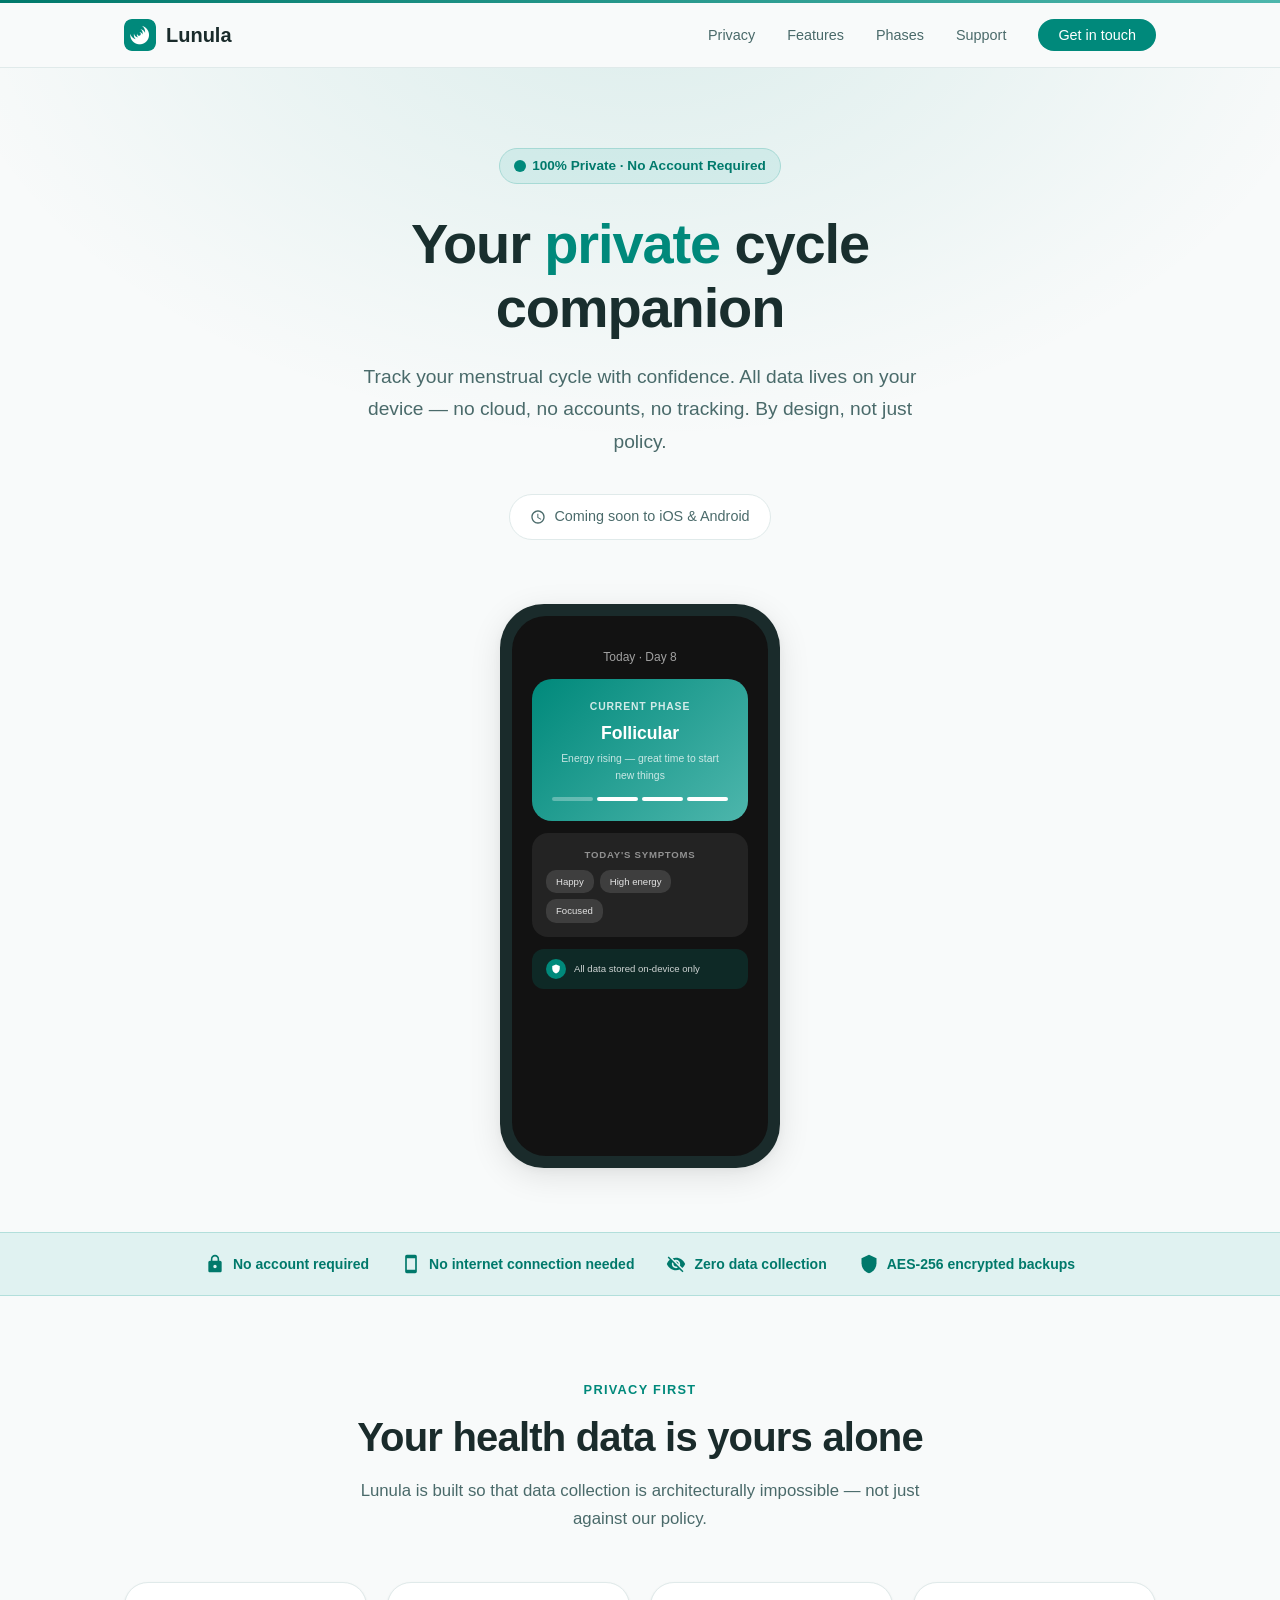
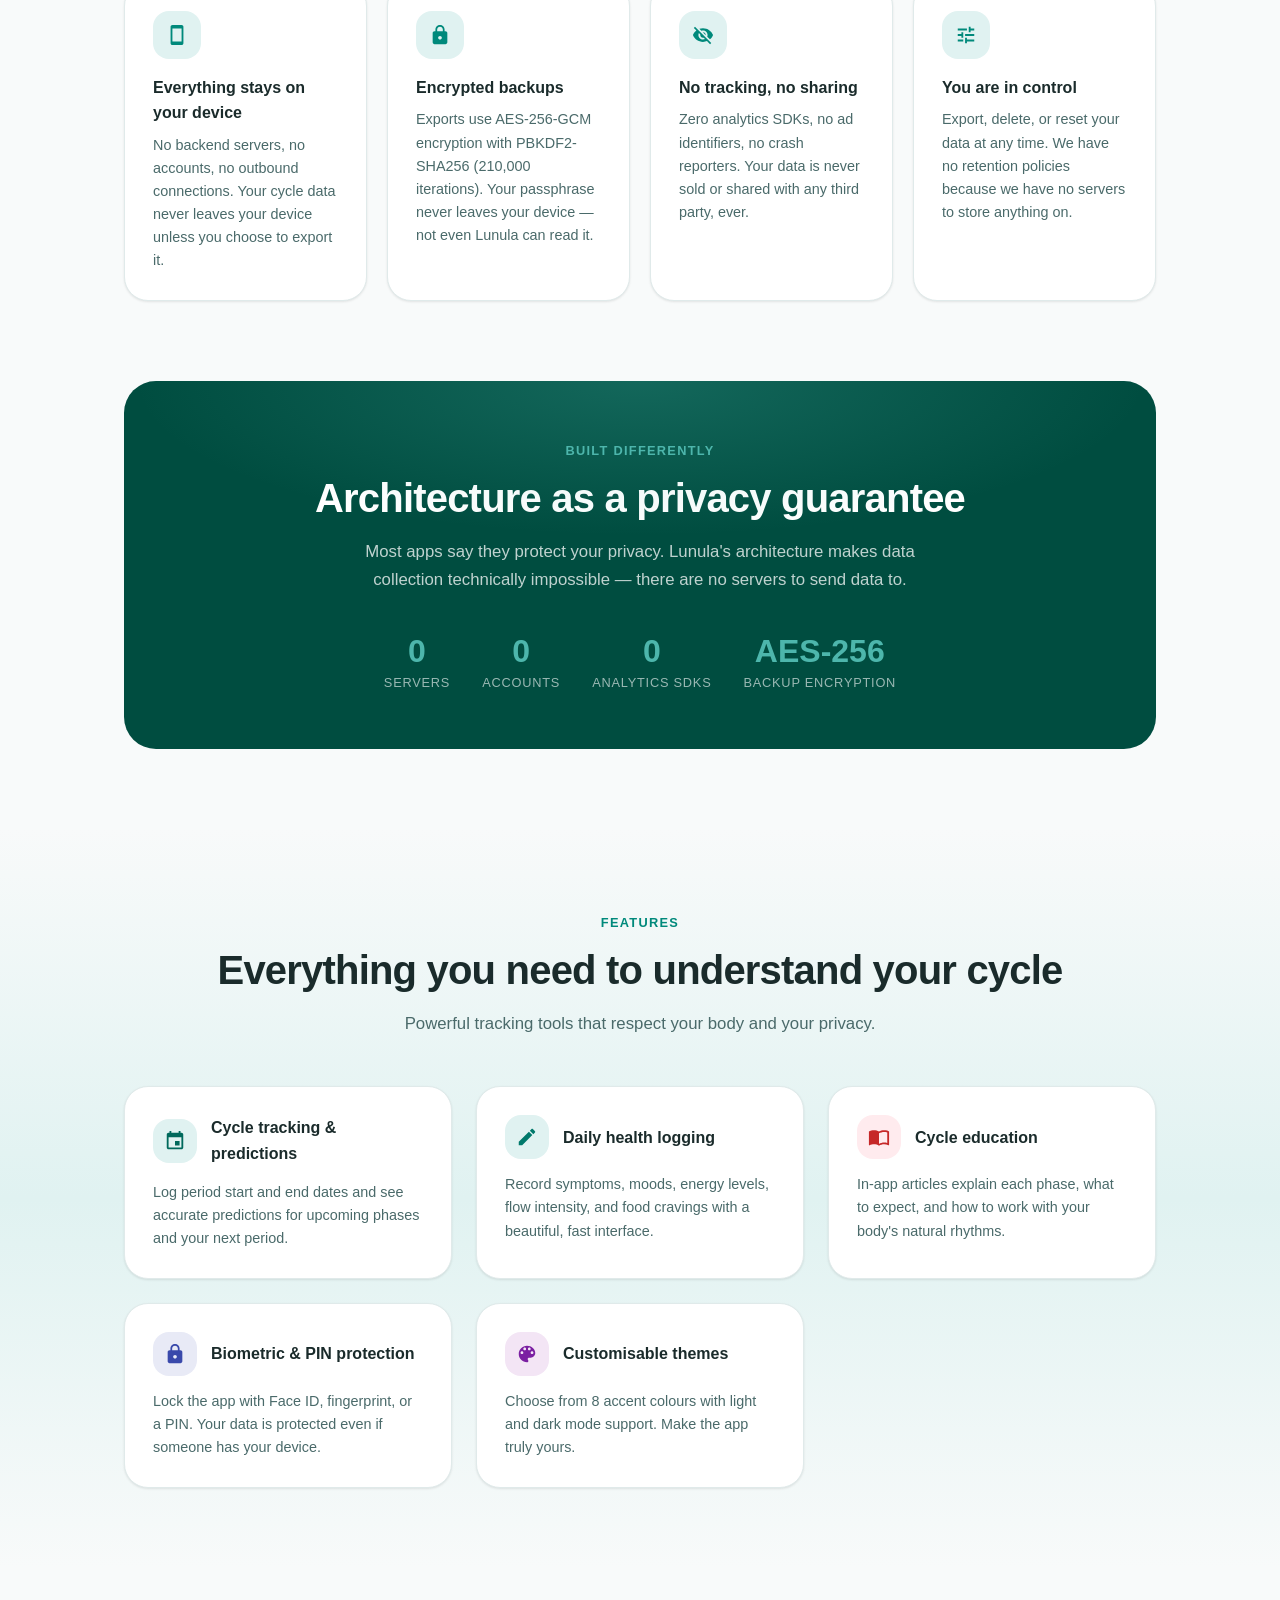
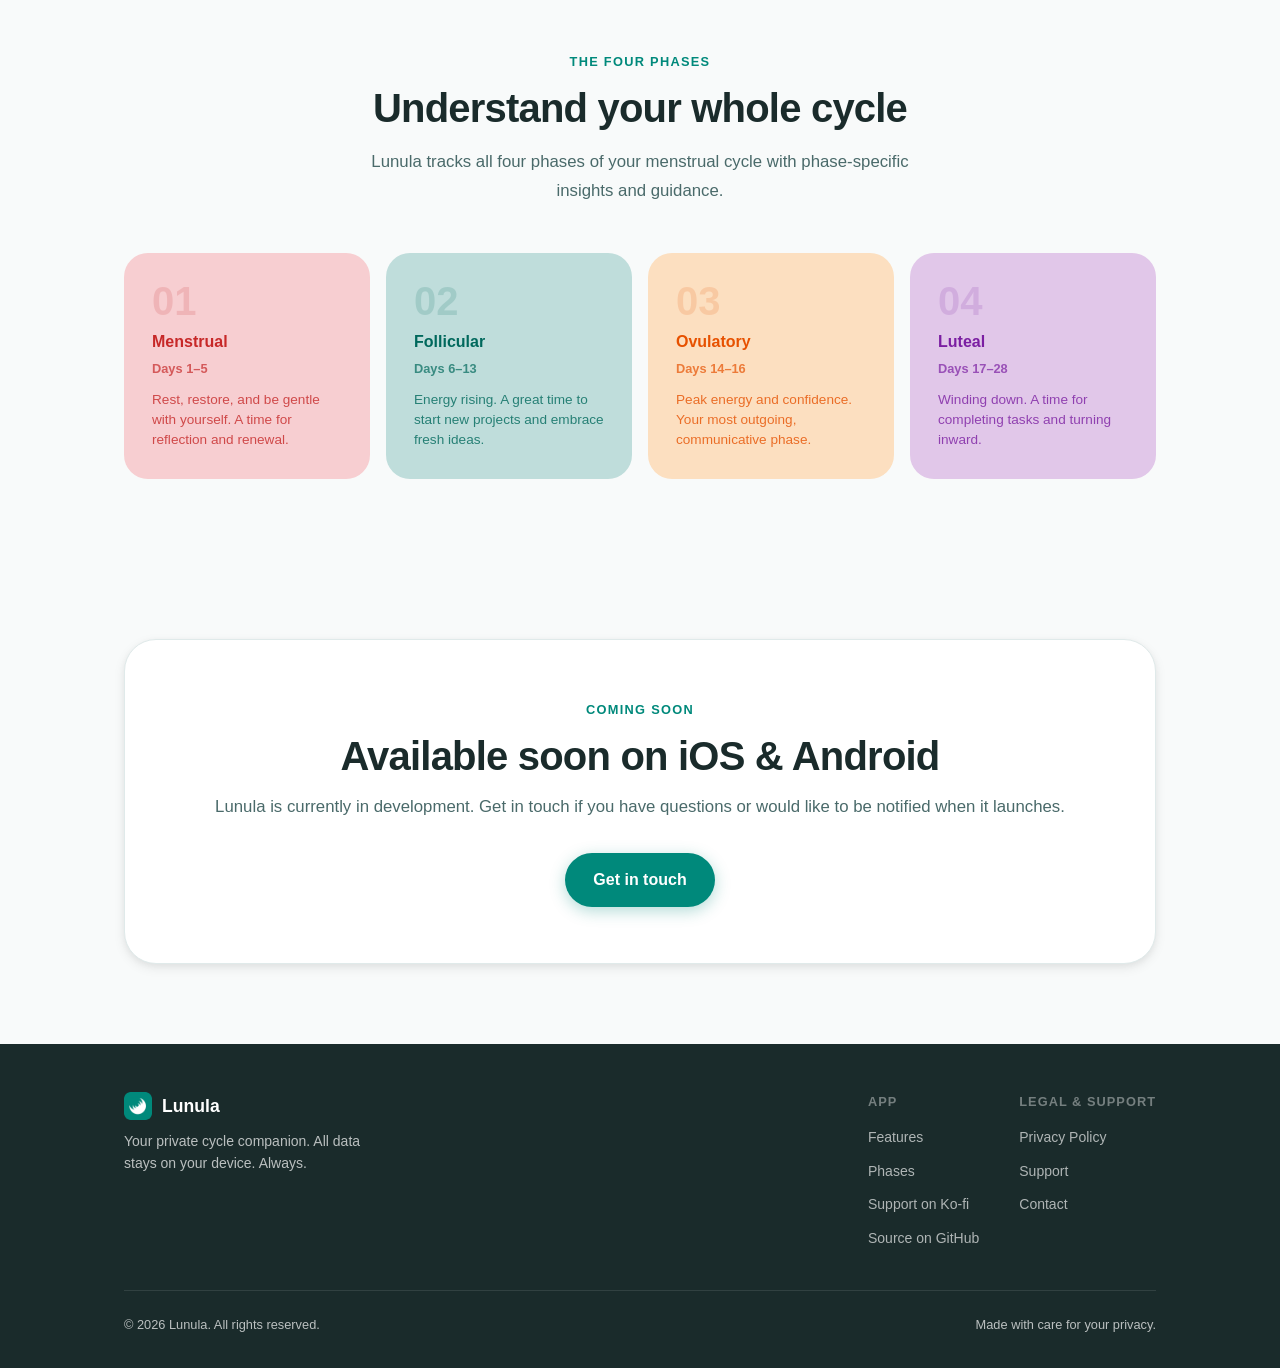
==== index.html @ f1253735 "Initial commit — Lunula website Landing page, privacy policy, support/contact form with hCaptcha. Se" ====
<!DOCTYPE html>
<html lang="en">
<head>
  <meta charset="UTF-8">
  <meta name="viewport" content="width=device-width, initial-scale=1.0">
  <title>Lunula — Your Private Cycle Companion</title>
  <meta name="description" content="Track your menstrual cycle with complete privacy. No accounts, no servers, no data collection. Everything stays on your device.">
  <link rel="icon" href="favicon.png">
  <link rel="stylesheet" href="css/style.css">
</head>
<body>

<div class="top-bar" aria-hidden="true"></div>

<!-- ─── Navigation ─────────────────────────────────────────────────────── -->
<nav>
  <div class="nav-inner">
    <a href="index.html" class="nav-brand">
      <img src="assets/icon.png" alt="Lunula icon">
      Lunula
    </a>
    <ul class="nav-links">
      <li><a href="#privacy">Privacy</a></li>
      <li><a href="#features">Features</a></li>
<li><a href="#phases">Phases</a></li>
      <li><a href="support.html">Support</a></li>
      <li><a href="support.html" class="nav-cta">Get in touch</a></li>
    </ul>
  </div>
</nav>

<!-- ─── Hero ───────────────────────────────────────────────────────────── -->
<section class="hero">
  <div class="container">
    <div class="hero-badge">
      <svg width="12" height="12" viewBox="0 0 12 12" fill="none">
        <circle cx="6" cy="6" r="6" fill="#00897B"/>
      </svg>
      100% Private · No Account Required
    </div>

    <h1>Your <span class="highlight">private</span> cycle<br>companion</h1>

    <p class="lead">
      Track your menstrual cycle with confidence. All data lives on your device —
      no cloud, no accounts, no tracking. By design, not just policy.
    </p>

    <div class="hero-actions">
      <div class="coming-soon-pill">
        <svg xmlns="http://www.w3.org/2000/svg" width="16" height="16" viewBox="0 0 24 24" fill="currentColor" aria-hidden="true"><path d="M11.99 2C6.47 2 2 6.48 2 12s4.47 10 9.99 10C17.52 22 22 17.52 22 12S17.52 2 11.99 2zM12 20c-4.42 0-8-3.58-8-8s3.58-8 8-8 8 3.58 8 8-3.58 8-8 8zm.5-13H11v6l5.25 3.15.75-1.23-4.5-2.67V7z"/></svg>
        Coming soon to iOS &amp; Android
      </div>
    </div>

    <!-- Phone mockup -->
    <div class="phone-mockup">
      <div class="phone-frame">
        <div class="phone-screen">
          <div class="phone-screen-inner">
            <div class="phone-header">Today · Day 8</div>

            <div class="phone-phase-card">
              <div class="phone-phase-label">Current phase</div>
              <div class="phone-phase-name">Follicular</div>
              <div class="phone-phase-sub">Energy rising — great time to start new things</div>
              <div class="phone-phase-days">
                <div class="phone-phase-dot"></div>
                <div class="phone-phase-dot active"></div>
                <div class="phone-phase-dot active"></div>
                <div class="phone-phase-dot active"></div>
              </div>
            </div>

            <div class="phone-log-card">
              <div class="phone-log-title">Today's symptoms</div>
              <div class="phone-log-tags">
                <span class="phone-tag">Happy</span>
                <span class="phone-tag">High energy</span>
                <span class="phone-tag">Focused</span>
              </div>
            </div>

            <div class="phone-privacy-row">
              <div class="phone-privacy-icon">
                <svg width="10" height="10" viewBox="0 0 24 24" fill="white">
                  <path d="M12 1L3 5v6c0 5.55 3.84 10.74 9 12 5.16-1.26 9-6.45 9-12V5l-9-4z"/>
                </svg>
              </div>
              <div class="phone-privacy-text">All data stored on-device only</div>
            </div>
          </div>
        </div>
      </div>
    </div>
  </div>
</section>

<!-- ─── Trust strip ─────────────────────────────────────────────────────── -->
<div class="trust-strip">
  <div class="trust-inner">
    <div class="trust-item">
      <span class="trust-icon"><svg xmlns="http://www.w3.org/2000/svg" width="20" height="20" viewBox="0 0 24 24" fill="currentColor" aria-hidden="true"><path d="M18 8h-1V6c0-2.76-2.24-5-5-5S7 3.24 7 6v2H6c-1.1 0-2 .9-2 2v10c0 1.1.9 2 2 2h12c1.1 0 2-.9 2-2V10c0-1.1-.9-2-2-2zm-6 9c-1.1 0-2-.9-2-2s.9-2 2-2 2 .9 2 2-.9 2-2 2zm3.1-9H8.9V6c0-1.71 1.39-3.1 3.1-3.1 1.71 0 3.1 1.39 3.1 3.1v2z"/></svg></span>
      No account required
    </div>
    <div class="trust-item">
      <span class="trust-icon"><svg xmlns="http://www.w3.org/2000/svg" width="20" height="20" viewBox="0 0 24 24" fill="currentColor" aria-hidden="true"><path d="M17 1.01L7 1c-1.1 0-2 .9-2 2v18c0 1.1.9 2 2 2h10c1.1 0 2-.9 2-2V3c0-1.1-.9-1.99-2-1.99zM17 19H7V5h10v14z"/></svg></span>
      No internet connection needed
    </div>
    <div class="trust-item">
      <span class="trust-icon"><svg xmlns="http://www.w3.org/2000/svg" width="20" height="20" viewBox="0 0 24 24" fill="currentColor" aria-hidden="true"><path d="M12 7c2.76 0 5 2.24 5 5 0 .65-.13 1.26-.36 1.83l2.92 2.92c1.51-1.26 2.7-2.89 3.43-4.75-1.73-4.39-6-7.5-11-7.5-1.4 0-2.74.25-3.98.7l2.16 2.16C10.74 7.13 11.35 7 12 7zM2 4.27l2.28 2.28.46.46C3.08 8.3 1.78 10.02 1 12c1.73 4.39 6 7.5 11 7.5 1.55 0 3.03-.3 4.38-.84l.42.42L19.73 22 21 20.73 3.27 3 2 4.27zM7.53 9.8l1.55 1.55c-.05.21-.08.43-.08.65 0 1.66 1.34 3 3 3 .22 0 .44-.03.65-.08l1.55 1.55c-.67.33-1.41.53-2.2.53-2.76 0-5-2.24-5-5 0-.79.2-1.53.53-2.2zm4.31-.78l3.15 3.15.02-.16c0-1.66-1.34-3-3-3l-.17.01z"/></svg></span>
      Zero data collection
    </div>
    <div class="trust-item">
      <span class="trust-icon"><svg xmlns="http://www.w3.org/2000/svg" width="20" height="20" viewBox="0 0 24 24" fill="currentColor" aria-hidden="true"><path d="M12 1L3 5v6c0 5.55 3.84 10.74 9 12 5.16-1.26 9-6.45 9-12V5l-9-4z"/></svg></span>
      AES-256 encrypted backups
    </div>
  </div>
</div>

<!-- ─── Privacy section ─────────────────────────────────────────────────── -->
<section class="section" id="privacy">
  <div class="container">
    <div class="text-center">
      <span class="section-label">Privacy first</span>
      <h2 class="section-heading">Your health data is yours alone</h2>
      <p class="section-sub">
        Lunula is built so that data collection is architecturally impossible —
        not just against our policy.
      </p>
    </div>

    <div class="privacy-grid">
      <div class="privacy-card">
        <div class="privacy-card-icon"><svg xmlns="http://www.w3.org/2000/svg" width="22" height="22" viewBox="0 0 24 24" fill="currentColor" aria-hidden="true"><path d="M17 1.01L7 1c-1.1 0-2 .9-2 2v18c0 1.1.9 2 2 2h10c1.1 0 2-.9 2-2V3c0-1.1-.9-1.99-2-1.99zM17 19H7V5h10v14z"/></svg></div>
        <h3>Everything stays on your device</h3>
        <p>No backend servers, no accounts, no outbound connections. Your cycle data never leaves your device unless you choose to export it.</p>
      </div>
      <div class="privacy-card">
        <div class="privacy-card-icon"><svg xmlns="http://www.w3.org/2000/svg" width="22" height="22" viewBox="0 0 24 24" fill="currentColor" aria-hidden="true"><path d="M18 8h-1V6c0-2.76-2.24-5-5-5S7 3.24 7 6v2H6c-1.1 0-2 .9-2 2v10c0 1.1.9 2 2 2h12c1.1 0 2-.9 2-2V10c0-1.1-.9-2-2-2zm-6 9c-1.1 0-2-.9-2-2s.9-2 2-2 2 .9 2 2-.9 2-2 2zm3.1-9H8.9V6c0-1.71 1.39-3.1 3.1-3.1 1.71 0 3.1 1.39 3.1 3.1v2z"/></svg></div>
        <h3>Encrypted backups</h3>
        <p>Exports use AES-256-GCM encryption with PBKDF2-SHA256 (210,000 iterations). Your passphrase never leaves your device — not even Lunula can read it.</p>
      </div>
      <div class="privacy-card">
        <div class="privacy-card-icon"><svg xmlns="http://www.w3.org/2000/svg" width="22" height="22" viewBox="0 0 24 24" fill="currentColor" aria-hidden="true"><path d="M12 7c2.76 0 5 2.24 5 5 0 .65-.13 1.26-.36 1.83l2.92 2.92c1.51-1.26 2.7-2.89 3.43-4.75-1.73-4.39-6-7.5-11-7.5-1.4 0-2.74.25-3.98.7l2.16 2.16C10.74 7.13 11.35 7 12 7zM2 4.27l2.28 2.28.46.46C3.08 8.3 1.78 10.02 1 12c1.73 4.39 6 7.5 11 7.5 1.55 0 3.03-.3 4.38-.84l.42.42L19.73 22 21 20.73 3.27 3 2 4.27zM7.53 9.8l1.55 1.55c-.05.21-.08.43-.08.65 0 1.66 1.34 3 3 3 .22 0 .44-.03.65-.08l1.55 1.55c-.67.33-1.41.53-2.2.53-2.76 0-5-2.24-5-5 0-.79.2-1.53.53-2.2zm4.31-.78l3.15 3.15.02-.16c0-1.66-1.34-3-3-3l-.17.01z"/></svg></div>
        <h3>No tracking, no sharing</h3>
        <p>Zero analytics SDKs, no ad identifiers, no crash reporters. Your data is never sold or shared with any third party, ever.</p>
      </div>
      <div class="privacy-card">
        <div class="privacy-card-icon"><svg xmlns="http://www.w3.org/2000/svg" width="22" height="22" viewBox="0 0 24 24" fill="currentColor" aria-hidden="true"><path d="M3 17v2h6v-2H3zM3 5v2h10V5H3zm10 16v-2h8v-2h-8v-2h-2v6h2zM7 9v2H3v2h4v2h2V9H7zm14 4v-2H11v2h10zm-6-4h2V7h4V5h-4V3h-2v6z"/></svg></div>
        <h3>You are in control</h3>
        <p>Export, delete, or reset your data at any time. We have no retention policies because we have no servers to store anything on.</p>
      </div>
    </div>
  </div>
</section>

<!-- ─── Architecture callout ────────────────────────────────────────────── -->
<section class="section" style="padding-top: 0;">
  <div class="container">
    <div class="arch-callout">
      <span class="section-label">Built differently</span>
      <h2 class="section-heading">Architecture as a privacy guarantee</h2>
      <p>
        Most apps say they protect your privacy. Lunula's architecture makes data
        collection technically impossible — there are no servers to send data to.
      </p>
      <div class="arch-stats">
        <div class="arch-stat">
          <div class="arch-stat-value">0</div>
          <div class="arch-stat-label">Servers</div>
        </div>
        <div class="arch-stat">
          <div class="arch-stat-value">0</div>
          <div class="arch-stat-label">Accounts</div>
        </div>
        <div class="arch-stat">
          <div class="arch-stat-value">0</div>
          <div class="arch-stat-label">Analytics SDKs</div>
        </div>
        <div class="arch-stat">
          <div class="arch-stat-value">AES‑256</div>
          <div class="arch-stat-label">Backup encryption</div>
        </div>
      </div>
    </div>
  </div>
</section>

<!-- ─── Features ────────────────────────────────────────────────────────── -->
<section class="section features-bg" id="features">
  <div class="container">
    <div class="text-center">
      <span class="section-label">Features</span>
      <h2 class="section-heading">Everything you need to understand your cycle</h2>
      <p class="section-sub">Powerful tracking tools that respect your body and your privacy.</p>
    </div>

    <div class="features-grid">
      <div class="feature-card">
        <div class="feature-card-header">
          <div class="feature-icon follicular"><svg xmlns="http://www.w3.org/2000/svg" width="22" height="22" viewBox="0 0 24 24" fill="currentColor" aria-hidden="true"><path d="M17 12h-5v5h5v-5zM16 1v2H8V1H6v2H5c-1.11 0-1.99.9-1.99 2L3 19c0 1.1.89 2 2 2h14c1.1 0 2-.9 2-2V5c0-1.1-.9-2-2-2h-1V1h-2zm3 18H5V8h14v11z"/></svg></div>
          <h3>Cycle tracking & predictions</h3>
        </div>
        <p>Log period start and end dates and see accurate predictions for upcoming phases and your next period.</p>
      </div>

      <div class="feature-card">
        <div class="feature-card-header">
          <div class="feature-icon teal"><svg xmlns="http://www.w3.org/2000/svg" width="22" height="22" viewBox="0 0 24 24" fill="currentColor" aria-hidden="true"><path d="M3 17.25V21h3.75L17.81 9.94l-3.75-3.75L3 17.25zM20.71 7.04c.39-.39.39-1.02 0-1.41l-2.34-2.34c-.39-.39-1.02-.39-1.41 0l-1.83 1.83 3.75 3.75 1.83-1.83z"/></svg></div>
          <h3>Daily health logging</h3>
        </div>
        <p>Record symptoms, moods, energy levels, flow intensity, and food cravings with a beautiful, fast interface.</p>
      </div>


      <div class="feature-card">
        <div class="feature-card-header">
          <div class="feature-icon menstrual"><svg xmlns="http://www.w3.org/2000/svg" width="22" height="22" viewBox="0 0 24 24" fill="currentColor" aria-hidden="true"><path d="M21 5c-1.11-.35-2.33-.5-3.5-.5-1.95 0-4.05.4-5.5 1.5-1.45-1.1-3.55-1.5-5.5-1.5S2.45 4.9 1 6v14.65c0 .25.25.5.5.5.1 0 .15-.05.25-.05C3.1 20.45 5.05 20 6.5 20c1.95 0 4.05.4 5.5 1.5 1.35-.85 3.8-1.5 5.5-1.5 1.65 0 3.35.3 4.75 1.05.1.05.15.05.25.05.25 0 .5-.25.5-.5V6c-.6-.45-1.25-.75-2-1zm0 13.5c-1.1-.35-2.3-.5-3.5-.5-1.7 0-4.15.65-5.5 1.5V8c1.35-.85 3.8-1.5 5.5-1.5 1.2 0 2.4.15 3.5.5v11.5z"/></svg></div>
          <h3>Cycle education</h3>
        </div>
        <p>In-app articles explain each phase, what to expect, and how to work with your body's natural rhythms.</p>
      </div>

      <div class="feature-card">
        <div class="feature-card-header">
          <div class="feature-icon lock"><svg xmlns="http://www.w3.org/2000/svg" width="22" height="22" viewBox="0 0 24 24" fill="currentColor" aria-hidden="true"><path d="M18 8h-1V6c0-2.76-2.24-5-5-5S7 3.24 7 6v2H6c-1.1 0-2 .9-2 2v10c0 1.1.9 2 2 2h12c1.1 0 2-.9 2-2V10c0-1.1-.9-2-2-2zm-6 9c-1.1 0-2-.9-2-2s.9-2 2-2 2 .9 2 2-.9 2-2 2zm3.1-9H8.9V6c0-1.71 1.39-3.1 3.1-3.1 1.71 0 3.1 1.39 3.1 3.1v2z"/></svg></div>
          <h3>Biometric &amp; PIN protection</h3>
        </div>
        <p>Lock the app with Face ID, fingerprint, or a PIN. Your data is protected even if someone has your device.</p>
      </div>

      <div class="feature-card">
        <div class="feature-card-header">
          <div class="feature-icon luteal"><svg xmlns="http://www.w3.org/2000/svg" width="22" height="22" viewBox="0 0 24 24" fill="currentColor" aria-hidden="true"><path d="M12 3c-4.97 0-9 4.03-9 9s4.03 9 9 9c.83 0 1.5-.67 1.5-1.5 0-.39-.15-.74-.39-1.01-.23-.26-.38-.61-.38-.99 0-.83.67-1.5 1.5-1.5H16c2.76 0 5-2.24 5-5 0-4.42-4.03-8-9-8zm-5.5 9c-.83 0-1.5-.67-1.5-1.5S5.67 9 6.5 9 8 9.67 8 10.5 7.33 12 6.5 12zm3-4C8.67 8 8 7.33 8 6.5S8.67 5 9.5 5s1.5.67 1.5 1.5S10.33 8 9.5 8zm5 0c-.83 0-1.5-.67-1.5-1.5S13.67 5 14.5 5s1.5.67 1.5 1.5S15.33 8 14.5 8zm3 4c-.83 0-1.5-.67-1.5-1.5S16.67 9 17.5 9s1.5.67 1.5 1.5-.67 1.5-1.5 1.5z"/></svg></div>
          <h3>Customisable themes</h3>
        </div>
        <p>Choose from 8 accent colours with light and dark mode support. Make the app truly yours.</p>
      </div>
    </div>
  </div>
</section>

<!-- ─── Exercise section ────────────────────────────────────────────────── -->
<!-- ─── Phases ───────────────────────────────────────────────────────────── -->
<section class="section" id="phases">
  <div class="container">
    <div class="text-center">
      <span class="section-label">The four phases</span>
      <h2 class="section-heading">Understand your whole cycle</h2>
      <p class="section-sub">Lunula tracks all four phases of your menstrual cycle with phase-specific insights and guidance.</p>
    </div>

    <div class="phases-grid">
      <div class="phase-card menstrual">
        <div class="phase-number">01</div>
        <div class="phase-name">Menstrual</div>
        <div class="phase-days">Days 1–5</div>
        <div class="phase-desc">Rest, restore, and be gentle with yourself. A time for reflection and renewal.</div>
      </div>
      <div class="phase-card follicular">
        <div class="phase-number">02</div>
        <div class="phase-name">Follicular</div>
        <div class="phase-days">Days 6–13</div>
        <div class="phase-desc">Energy rising. A great time to start new projects and embrace fresh ideas.</div>
      </div>
      <div class="phase-card ovulatory">
        <div class="phase-number">03</div>
        <div class="phase-name">Ovulatory</div>
        <div class="phase-days">Days 14–16</div>
        <div class="phase-desc">Peak energy and confidence. Your most outgoing, communicative phase.</div>
      </div>
      <div class="phase-card luteal">
        <div class="phase-number">04</div>
        <div class="phase-name">Luteal</div>
        <div class="phase-days">Days 17–28</div>
        <div class="phase-desc">Winding down. A time for completing tasks and turning inward.</div>
      </div>
    </div>
  </div>
</section>

<!-- ─── Coming soon CTA ──────────────────────────────────────────────────── -->
<section class="cta-section">
  <div class="container">
    <div class="cta-box">
      <span class="section-label">Coming soon</span>
      <h2 class="section-heading">Available soon on iOS &amp; Android</h2>
      <p>Lunula is currently in development. Get in touch if you have questions or would like to be notified when it launches.</p>
      <a href="support.html" class="btn btn-primary">Get in touch</a>
    </div>
  </div>
</section>

<!-- ─── Footer ───────────────────────────────────────────────────────────── -->
<footer>
  <div class="container">
    <div class="footer-inner">
      <div>
        <div class="footer-brand">
          <img src="assets/icon.png" alt="Lunula icon">
          Lunula
        </div>
        <p class="footer-desc">Your private cycle companion. All data stays on your device. Always.</p>
      </div>
      <div class="footer-links">
        <h4>App</h4>
        <ul>
          <li><a href="#features">Features</a></li>
          <li><a href="#phases">Phases</a></li>
          <li><a href="https://ko-fi.com/lunula_app" target="_blank" rel="noopener noreferrer">Support on Ko-fi</a></li>
          <li><a href="https://github.com/lunula-app" target="_blank" rel="noopener noreferrer">Source on GitHub</a></li>
        </ul>
      </div>
      <div class="footer-links">
        <h4>Legal &amp; Support</h4>
        <ul>
          <li><a href="privacy.html">Privacy Policy</a></li>
          <li><a href="support.html">Support</a></li>
          <li><a href="support.html#contact">Contact</a></li>
        </ul>
      </div>
    </div>
    <div class="footer-bottom">
      <span>© 2026 Lunula. All rights reserved.</span>
      <span>Made with care for your privacy.</span>
    </div>
  </div>
</footer>

<script src="js/main.js"></script>
</body>
</html>
---- css/style.css ----
/* ─── Design tokens ─────────────────────────────────────────────────────── */
:root {
  --teal-900: #004D40;
  --teal-700: #00796B;
  --teal-600: #00897B;
  --teal-400: #4DB6AC;
  --teal-200: #B2DFDB;
  --teal-50:  #E0F2F1;

  --phase-menstrual: #EF9A9A;
  --phase-follicular: #80CBC4;
  --phase-ovulatory: #FFCC80;
  --phase-luteal: #CE93D8;

  --bg:        #F8FAFA;
  --surface:   #FFFFFF;
  --text-primary: #1A2B2B;
  --text-secondary: #4A6A6A;
  --text-muted:     #8AA8A8;
  --border:    #E0EAEA;

  --radius-sm:  8px;
  --radius-md:  16px;
  --radius-lg:  24px;
  --radius-xl:  32px;

  --shadow-sm: 0 1px 3px rgba(0,0,0,0.06), 0 1px 2px rgba(0,0,0,0.04);
  --shadow-md: 0 4px 12px rgba(0,0,0,0.08), 0 2px 6px rgba(0,0,0,0.04);
  --shadow-lg: 0 8px 32px rgba(0,0,0,0.10), 0 2px 8px rgba(0,0,0,0.04);
}

/* ─── Reset & base ──────────────────────────────────────────────────────── */
*, *::before, *::after { box-sizing: border-box; margin: 0; padding: 0; }
html { scroll-behavior: smooth; }

body {
  font-family: -apple-system, BlinkMacSystemFont, 'Segoe UI', Roboto, 'Inter', sans-serif;
  background: var(--bg);
  color: var(--text-primary);
  line-height: 1.6;
  -webkit-font-smoothing: antialiased;
}

img { max-width: 100%; display: block; }
a { color: var(--teal-600); text-decoration: none; }
a:hover { text-decoration: underline; }

/* ─── Layout ────────────────────────────────────────────────────────────── */
.container {
  max-width: 1080px;
  margin: 0 auto;
  padding: 0 24px;
}

/* ─── Top accent bar ────────────────────────────────────────────────────── */
.top-bar {
  height: 3px;
  background: linear-gradient(90deg, var(--teal-700) 0%, var(--teal-400) 100%);
  flex-shrink: 0;
}

/* ─── Navigation ────────────────────────────────────────────────────────── */
nav {
  position: sticky;
  top: 0;
  z-index: 100;
  background: rgba(248,250,250,0.92);
  backdrop-filter: blur(12px);
  border-bottom: 1px solid var(--border);
}

.nav-inner {
  display: flex;
  align-items: center;
  justify-content: space-between;
  padding: 16px 24px;
  max-width: 1080px;
  margin: 0 auto;
}

.nav-brand {
  display: flex;
  align-items: center;
  gap: 10px;
  font-size: 1.25rem;
  font-weight: 700;
  color: var(--text-primary);
  text-decoration: none;
}

.nav-brand img {
  width: 32px;
  height: 32px;
  border-radius: 8px;
}

.nav-brand:hover { text-decoration: none; }

.nav-links {
  display: flex;
  align-items: center;
  gap: 32px;
  list-style: none;
}

.nav-links a {
  font-size: 0.9rem;
  font-weight: 500;
  color: var(--text-secondary);
  transition: color 0.15s;
}

.nav-links a:hover { color: var(--teal-600); text-decoration: none; }

.nav-cta {
  background: var(--teal-600);
  color: #fff !important;
  padding: 8px 20px;
  border-radius: 20px;
  transition: background 0.15s !important;
}

.nav-cta:hover { background: var(--teal-700) !important; }

/* ─── Buttons ───────────────────────────────────────────────────────────── */
.btn {
  display: inline-flex;
  align-items: center;
  gap: 8px;
  padding: 14px 28px;
  border-radius: 28px;
  font-size: 1rem;
  font-weight: 600;
  cursor: pointer;
  border: none;
  transition: transform 0.15s, box-shadow 0.15s;
  text-decoration: none;
}

.btn:hover { transform: translateY(-1px); text-decoration: none; }

.btn-primary {
  background: var(--teal-600);
  color: #fff;
  box-shadow: 0 4px 16px rgba(0,137,123,0.30);
}

.btn-primary:hover {
  background: var(--teal-700);
  box-shadow: 0 6px 20px rgba(0,137,123,0.35);
}

.btn-secondary {
  background: var(--surface);
  color: var(--teal-600);
  border: 2px solid var(--teal-200);
}

.btn-secondary:hover {
  border-color: var(--teal-600);
  box-shadow: var(--shadow-sm);
}

.btn-outline {
  background: transparent;
  color: var(--teal-600);
  border: 2px solid var(--teal-600);
}

.btn-outline:hover { background: var(--teal-50); }

/* ─── Hero ──────────────────────────────────────────────────────────────── */
.hero {
  padding: 80px 0 64px;
  text-align: center;
  position: relative;
  overflow: hidden;
}

.hero::before {
  content: '';
  position: absolute;
  inset: 0;
  background: radial-gradient(ellipse 80% 60% at 50% -10%, rgba(0,137,123,0.12) 0%, transparent 70%);
  pointer-events: none;
}

.hero-badge {
  display: inline-flex;
  align-items: center;
  gap: 6px;
  background: var(--teal-50);
  color: var(--teal-700);
  border: 1px solid var(--teal-200);
  border-radius: 20px;
  padding: 6px 14px;
  font-size: 0.85rem;
  font-weight: 600;
  margin-bottom: 28px;
}

.hero h1 {
  font-size: clamp(2.2rem, 5vw, 3.5rem);
  font-weight: 800;
  line-height: 1.15;
  letter-spacing: -0.02em;
  margin-bottom: 20px;
  color: var(--text-primary);
}

.hero h1 .highlight {
  color: var(--teal-600);
}

.hero p.lead {
  font-size: clamp(1rem, 2vw, 1.2rem);
  color: var(--text-secondary);
  max-width: 560px;
  margin: 0 auto 36px;
  line-height: 1.7;
}

.hero-actions {
  display: flex;
  gap: 16px;
  justify-content: center;
  flex-wrap: wrap;
  margin-bottom: 64px;
}

.coming-soon-pill {
  display: inline-flex;
  align-items: center;
  gap: 8px;
  background: var(--surface);
  color: var(--text-secondary);
  border: 1.5px solid var(--border);
  border-radius: 28px;
  padding: 10px 20px;
  font-size: 0.9rem;
  font-weight: 500;
}

/* Phone mockup */
.phone-mockup {
  position: relative;
  display: inline-block;
  max-width: 280px;
  margin: 0 auto;
}

.phone-frame {
  background: var(--text-primary);
  border-radius: 44px;
  padding: 12px;
  box-shadow: var(--shadow-lg);
}

.phone-screen {
  background: #121212;
  border-radius: 34px;
  overflow: hidden;
  aspect-ratio: 9/19;
  display: flex;
  flex-direction: column;
}

.phone-screen-inner {
  padding: 32px 20px 20px;
  display: flex;
  flex-direction: column;
  gap: 12px;
  flex: 1;
}

.phone-header {
  color: #fff;
  font-size: 0.75rem;
  font-weight: 500;
  opacity: 0.6;
  text-align: center;
}

.phone-phase-card {
  background: linear-gradient(135deg, #00897B, #4DB6AC);
  border-radius: 20px;
  padding: 20px;
  color: #fff;
}

.phone-phase-label {
  font-size: 0.65rem;
  font-weight: 600;
  text-transform: uppercase;
  letter-spacing: 0.08em;
  opacity: 0.8;
  margin-bottom: 4px;
}

.phone-phase-name {
  font-size: 1.1rem;
  font-weight: 700;
  margin-bottom: 4px;
}

.phone-phase-sub {
  font-size: 0.65rem;
  opacity: 0.75;
}

.phone-phase-days {
  display: flex;
  gap: 4px;
  margin-top: 12px;
}

.phone-phase-dot {
  height: 4px;
  flex: 1;
  border-radius: 2px;
  background: rgba(255,255,255,0.3);
}

.phone-phase-dot.active { background: #fff; }

.phone-log-card {
  background: rgba(255,255,255,0.07);
  border-radius: 16px;
  padding: 14px;
}

.phone-log-title {
  color: rgba(255,255,255,0.5);
  font-size: 0.6rem;
  font-weight: 600;
  text-transform: uppercase;
  letter-spacing: 0.08em;
  margin-bottom: 8px;
}

.phone-log-tags {
  display: flex;
  flex-wrap: wrap;
  gap: 6px;
}

.phone-tag {
  background: rgba(255,255,255,0.12);
  color: rgba(255,255,255,0.85);
  border-radius: 10px;
  padding: 4px 10px;
  font-size: 0.6rem;
  font-weight: 500;
}

.phone-privacy-row {
  display: flex;
  align-items: center;
  gap: 8px;
  background: rgba(0,137,123,0.2);
  border-radius: 12px;
  padding: 10px 14px;
}

.phone-privacy-icon {
  width: 20px;
  height: 20px;
  background: var(--teal-600);
  border-radius: 50%;
  display: flex;
  align-items: center;
  justify-content: center;
  flex-shrink: 0;
}

.phone-privacy-text {
  color: rgba(255,255,255,0.8);
  font-size: 0.6rem;
  line-height: 1.3;
}

/* ─── Trust strip ───────────────────────────────────────────────────────── */
.trust-strip {
  background: var(--teal-50);
  border-top: 1px solid var(--teal-200);
  border-bottom: 1px solid var(--teal-200);
  padding: 20px 0;
}

.trust-inner {
  display: flex;
  align-items: center;
  justify-content: center;
  flex-wrap: wrap;
  gap: 32px;
}

.trust-item {
  display: flex;
  align-items: center;
  gap: 8px;
  font-size: 0.875rem;
  font-weight: 600;
  color: var(--teal-700);
}

.trust-icon {
  display: flex;
  align-items: center;
  flex-shrink: 0;
}

/* ─── Section headings ──────────────────────────────────────────────────── */
.section {
  padding: 80px 0;
}

.section-label {
  display: inline-block;
  font-size: 0.8rem;
  font-weight: 700;
  text-transform: uppercase;
  letter-spacing: 0.1em;
  color: var(--teal-600);
  margin-bottom: 12px;
}

.section-heading {
  font-size: clamp(1.75rem, 3.5vw, 2.5rem);
  font-weight: 800;
  letter-spacing: -0.02em;
  line-height: 1.2;
  margin-bottom: 16px;
  color: var(--text-primary);
}

.section-sub {
  font-size: 1.05rem;
  color: var(--text-secondary);
  max-width: 560px;
  line-height: 1.7;
}

.text-center { text-align: center; }
.text-center .section-sub { margin: 0 auto; }

/* ─── Privacy cards ─────────────────────────────────────────────────────── */
.privacy-grid {
  display: grid;
  grid-template-columns: repeat(auto-fit, minmax(240px, 1fr));
  gap: 20px;
  margin-top: 48px;
}

.privacy-card {
  background: var(--surface);
  border: 1px solid var(--border);
  border-radius: var(--radius-lg);
  padding: 28px;
  box-shadow: var(--shadow-sm);
  transition: box-shadow 0.2s, transform 0.2s;
}

.privacy-card:hover {
  box-shadow: var(--shadow-md);
  transform: translateY(-2px);
}

.privacy-card-icon {
  width: 48px;
  height: 48px;
  background: var(--teal-50);
  border-radius: var(--radius-md);
  display: flex;
  align-items: center;
  justify-content: center;
  color: var(--teal-600);
  margin-bottom: 16px;
}

.privacy-card h3 {
  font-size: 1rem;
  font-weight: 700;
  color: var(--text-primary);
  margin-bottom: 8px;
}

.privacy-card p {
  font-size: 0.9rem;
  color: var(--text-secondary);
  line-height: 1.6;
}

/* ─── Features ──────────────────────────────────────────────────────────── */
.features-bg {
  background: linear-gradient(180deg, var(--bg) 0%, var(--teal-50) 50%, var(--bg) 100%);
}

.features-grid {
  display: grid;
  grid-template-columns: repeat(auto-fit, minmax(300px, 1fr));
  gap: 24px;
  margin-top: 48px;
}

.feature-card {
  background: var(--surface);
  border: 1px solid var(--border);
  border-radius: var(--radius-lg);
  padding: 28px;
  box-shadow: var(--shadow-sm);
}

.feature-card-header {
  display: flex;
  align-items: center;
  gap: 14px;
  margin-bottom: 14px;
}

.feature-icon {
  width: 44px;
  height: 44px;
  border-radius: var(--radius-md);
  display: flex;
  align-items: center;
  justify-content: center;
  flex-shrink: 0;
}

.feature-icon.menstrual  { background: #FFEBEE; color: #C62828; }
.feature-icon.follicular { background: #E0F2F1; color: #00695C; }
.feature-icon.ovulatory  { background: #FFF8E1; color: #E65100; }
.feature-icon.luteal     { background: #F3E5F5; color: #7B1FA2; }
.feature-icon.teal       { background: var(--teal-50); color: var(--teal-700); }
.feature-icon.lock       { background: #E8EAF6; color: #3949AB; }

.feature-card h3 {
  font-size: 1rem;
  font-weight: 700;
  color: var(--text-primary);
}

.feature-card p {
  font-size: 0.9rem;
  color: var(--text-secondary);
  line-height: 1.6;
}


/* ─── Phases section ────────────────────────────────────────────────────── */
.phases-grid {
  display: grid;
  grid-template-columns: repeat(auto-fit, minmax(220px, 1fr));
  gap: 16px;
  margin-top: 48px;
}

.phase-card {
  border-radius: var(--radius-lg);
  padding: 28px;
  position: relative;
  overflow: hidden;
}

.phase-card::before {
  content: '';
  position: absolute;
  inset: 0;
  opacity: 0.15;
  background: currentColor;
}

.phase-card.menstrual  { background: #FFEBEE; color: #C62828; }
.phase-card.follicular { background: #E0F2F1; color: #00695C; }
.phase-card.ovulatory  { background: #FFF8E1; color: #E65100; }
.phase-card.luteal     { background: #F3E5F5; color: #7B1FA2; }

.phase-number {
  font-size: 2.5rem;
  font-weight: 800;
  opacity: 0.15;
  line-height: 1;
  margin-bottom: 8px;
}

.phase-name {
  font-size: 1rem;
  font-weight: 700;
  margin-bottom: 4px;
}

.phase-days {
  font-size: 0.8rem;
  font-weight: 600;
  opacity: 0.7;
  margin-bottom: 10px;
}

.phase-desc {
  font-size: 0.85rem;
  opacity: 0.8;
  line-height: 1.5;
}

/* ─── Architecture callout ──────────────────────────────────────────────── */
.arch-callout {
  background: var(--teal-900);
  color: #fff;
  border-radius: var(--radius-xl);
  padding: 56px 48px;
  text-align: center;
  position: relative;
  overflow: hidden;
}

.arch-callout::before {
  content: '';
  position: absolute;
  inset: 0;
  background: radial-gradient(ellipse 70% 60% at 50% 0%, rgba(77,182,172,0.25) 0%, transparent 70%);
  pointer-events: none;
}

.arch-callout .section-label { color: var(--teal-400); }

.arch-callout .section-heading {
  color: #fff;
  margin-bottom: 16px;
}

.arch-callout p {
  color: rgba(255,255,255,0.75);
  font-size: 1.05rem;
  max-width: 560px;
  margin: 0 auto 36px;
  line-height: 1.7;
}

.arch-stats {
  display: flex;
  gap: 32px;
  justify-content: center;
  flex-wrap: wrap;
  margin-top: 40px;
}

.arch-stat {
  text-align: center;
}

.arch-stat-value {
  font-size: 2rem;
  font-weight: 800;
  color: var(--teal-400);
  line-height: 1;
  margin-bottom: 6px;
}

.arch-stat-label {
  font-size: 0.8rem;
  color: rgba(255,255,255,0.6);
  font-weight: 500;
  text-transform: uppercase;
  letter-spacing: 0.06em;
}

/* ─── CTA section ───────────────────────────────────────────────────────── */
.cta-section {
  padding: 80px 0;
  text-align: center;
}

.cta-box {
  background: var(--surface);
  border: 1px solid var(--border);
  border-radius: var(--radius-xl);
  padding: 56px 40px;
  box-shadow: var(--shadow-md);
}

.cta-box .section-heading { margin-bottom: 14px; }
.cta-box p { color: var(--text-secondary); margin-bottom: 32px; font-size: 1.05rem; }


/* ─── Footer ────────────────────────────────────────────────────────────── */
footer {
  background: var(--text-primary);
  color: rgba(255,255,255,0.7);
  padding: 48px 0 32px;
}

.footer-inner {
  display: grid;
  grid-template-columns: 1fr auto auto;
  gap: 40px;
  align-items: start;
  margin-bottom: 40px;
}

.footer-brand {
  display: flex;
  align-items: center;
  gap: 10px;
  font-size: 1.1rem;
  font-weight: 700;
  color: #fff;
  margin-bottom: 10px;
}

.footer-brand img {
  width: 28px;
  height: 28px;
  border-radius: 6px;
}

.footer-desc {
  font-size: 0.875rem;
  line-height: 1.6;
  max-width: 260px;
}

.footer-links h4 {
  font-size: 0.8rem;
  font-weight: 700;
  text-transform: uppercase;
  letter-spacing: 0.08em;
  color: rgba(255,255,255,0.4);
  margin-bottom: 12px;
}

.footer-links ul {
  list-style: none;
  display: flex;
  flex-direction: column;
  gap: 8px;
}

.footer-links a {
  font-size: 0.875rem;
  color: rgba(255,255,255,0.65);
  transition: color 0.15s;
}

.footer-links a:hover { color: #fff; text-decoration: none; }

.footer-bottom {
  border-top: 1px solid rgba(255,255,255,0.1);
  padding-top: 24px;
  display: flex;
  align-items: center;
  justify-content: space-between;
  font-size: 0.8rem;
  flex-wrap: wrap;
  gap: 12px;
}

/* ─── Inner page hero ───────────────────────────────────────────────────── */
.page-hero-section {
  position: relative;
  overflow: hidden;
  border-bottom: 1px solid var(--border);
  margin-bottom: 56px;
}

.page-hero-section::before {
  content: '';
  position: absolute;
  inset: 0;
  background: radial-gradient(ellipse 80% 120% at 50% -30%, rgba(0,137,123,0.09) 0%, transparent 65%);
  pointer-events: none;
}

.page-hero {
  padding: 64px 0 48px;
}

.page-hero .section-label { margin-bottom: 10px; }

.page-hero h1 {
  font-size: clamp(2rem, 4vw, 3rem);
  font-weight: 800;
  letter-spacing: -0.02em;
  margin-bottom: 14px;
}

.page-hero p {
  color: var(--text-secondary);
  font-size: 1.05rem;
  max-width: 600px;
}

.prose {
  max-width: 720px;
  margin: 0 auto 80px;
}

.prose h2 {
  font-size: 1.4rem;
  font-weight: 700;
  margin: 40px 0 12px;
  color: var(--text-primary);
}

.prose h3 {
  font-size: 1.05rem;
  font-weight: 700;
  margin: 28px 0 8px;
  color: var(--text-primary);
}

.prose p {
  color: var(--text-secondary);
  margin-bottom: 16px;
  line-height: 1.75;
}

.prose ul, .prose ol {
  padding-left: 24px;
  margin-bottom: 16px;
}

.prose li {
  color: var(--text-secondary);
  line-height: 1.75;
  margin-bottom: 6px;
}

.prose a { color: var(--teal-600); }

.prose .callout {
  background: var(--teal-50);
  border: 1px solid var(--teal-200);
  border-left: 4px solid var(--teal-600);
  border-radius: 0 var(--radius-md) var(--radius-md) 0;
  padding: 18px 20px;
  margin: 24px 0;
}

.prose .callout p { margin: 0; color: var(--teal-900); font-weight: 500; }

/* ─── Support page ──────────────────────────────────────────────────────── */
.support-grid {
  display: grid;
  grid-template-columns: 1fr 1fr;
  gap: 40px;
  align-items: start;
  max-width: 960px;
  margin: 0 auto 80px;
}

.support-form-card {
  background: var(--surface);
  border: 1px solid var(--border);
  border-radius: var(--radius-xl);
  padding: 36px;
  box-shadow: var(--shadow-md);
}

.support-form-card h2 {
  font-size: 1.4rem;
  font-weight: 700;
  margin-bottom: 6px;
}

.support-form-card > p {
  color: var(--text-secondary);
  font-size: 0.9rem;
  margin-bottom: 28px;
}

.form-group {
  margin-bottom: 18px;
}

.form-group label {
  display: block;
  font-size: 0.875rem;
  font-weight: 600;
  color: var(--text-primary);
  margin-bottom: 6px;
}

.form-group input,
.form-group select,
.form-group textarea {
  width: 100%;
  padding: 12px 14px;
  border: 1.5px solid var(--border);
  border-radius: var(--radius-md);
  font-size: 0.9rem;
  font-family: inherit;
  color: var(--text-primary);
  background: var(--bg);
  transition: border-color 0.15s, box-shadow 0.15s;
  outline: none;
}

.form-group input:focus,
.form-group select:focus,
.form-group textarea:focus {
  border-color: var(--teal-600);
  box-shadow: 0 0 0 3px rgba(0,137,123,0.12);
}

.form-group textarea { resize: vertical; min-height: 120px; }

.form-row { display: grid; grid-template-columns: 1fr 1fr; gap: 16px; }

.form-note {
  font-size: 0.8rem;
  color: var(--text-muted);
  margin-top: 6px;
}

.h-captcha {
  margin-bottom: 16px;
}

.form-error {
  display: none;
  font-size: 0.875rem;
  color: #C62828;
  background: #FFEBEE;
  border: 1px solid #FFCDD2;
  border-radius: var(--radius-sm);
  padding: 10px 14px;
  margin-bottom: 14px;
}

.form-success {
  display: none;
  text-align: center;
  padding: 32px;
  color: var(--teal-700);
}

.form-success svg { margin: 0 auto 12px; }
.form-success h3 { font-size: 1.1rem; font-weight: 700; margin-bottom: 6px; }
.form-success p { font-size: 0.9rem; color: var(--text-secondary); }

.support-sidebar {
  display: flex;
  flex-direction: column;
  gap: 20px;
}

.support-info-card {
  background: var(--surface);
  border: 1px solid var(--border);
  border-radius: var(--radius-lg);
  padding: 24px;
}

.support-info-card h3 {
  font-size: 1rem;
  font-weight: 700;
  margin-bottom: 14px;
  display: flex;
  align-items: center;
  gap: 8px;
}

.support-info-card ul {
  list-style: none;
  display: flex;
  flex-direction: column;
  gap: 10px;
}

.support-info-card li {
  display: flex;
  align-items: flex-start;
  gap: 10px;
  font-size: 0.875rem;
  color: var(--text-secondary);
}

.support-info-card .icon-sm {
  display: flex;
  align-items: center;
  flex-shrink: 0;
  color: var(--teal-600);
}

.privacy-note-card {
  background: var(--teal-50);
  border: 1px solid var(--teal-200);
  border-radius: var(--radius-lg);
  padding: 24px;
}

.privacy-note-card h3 { color: var(--teal-700); }

.privacy-note-card p {
  font-size: 0.875rem;
  color: var(--teal-900);
  line-height: 1.6;
}

/* ─── Utilities ─────────────────────────────────────────────────────────── */
.mt-2  { margin-top: 8px; }
.mt-4  { margin-top: 16px; }
.mt-8  { margin-top: 32px; }
.mb-4  { margin-bottom: 16px; }

/* ─── Responsive ────────────────────────────────────────────────────────── */
@media (max-width: 768px) {
  .nav-links { display: none; }

  .hero { padding: 48px 0 40px; }
  .hero-actions { flex-direction: column; align-items: center; }

  .footer-inner { grid-template-columns: 1fr; }

  .support-grid { grid-template-columns: 1fr; }

  .arch-callout { padding: 40px 24px; }

  .phases-grid { grid-template-columns: repeat(2, 1fr); }
}

@media (max-width: 480px) {
  .phases-grid { grid-template-columns: 1fr; }
  .form-row { grid-template-columns: 1fr; }
  .cta-box { padding: 40px 24px; }
}
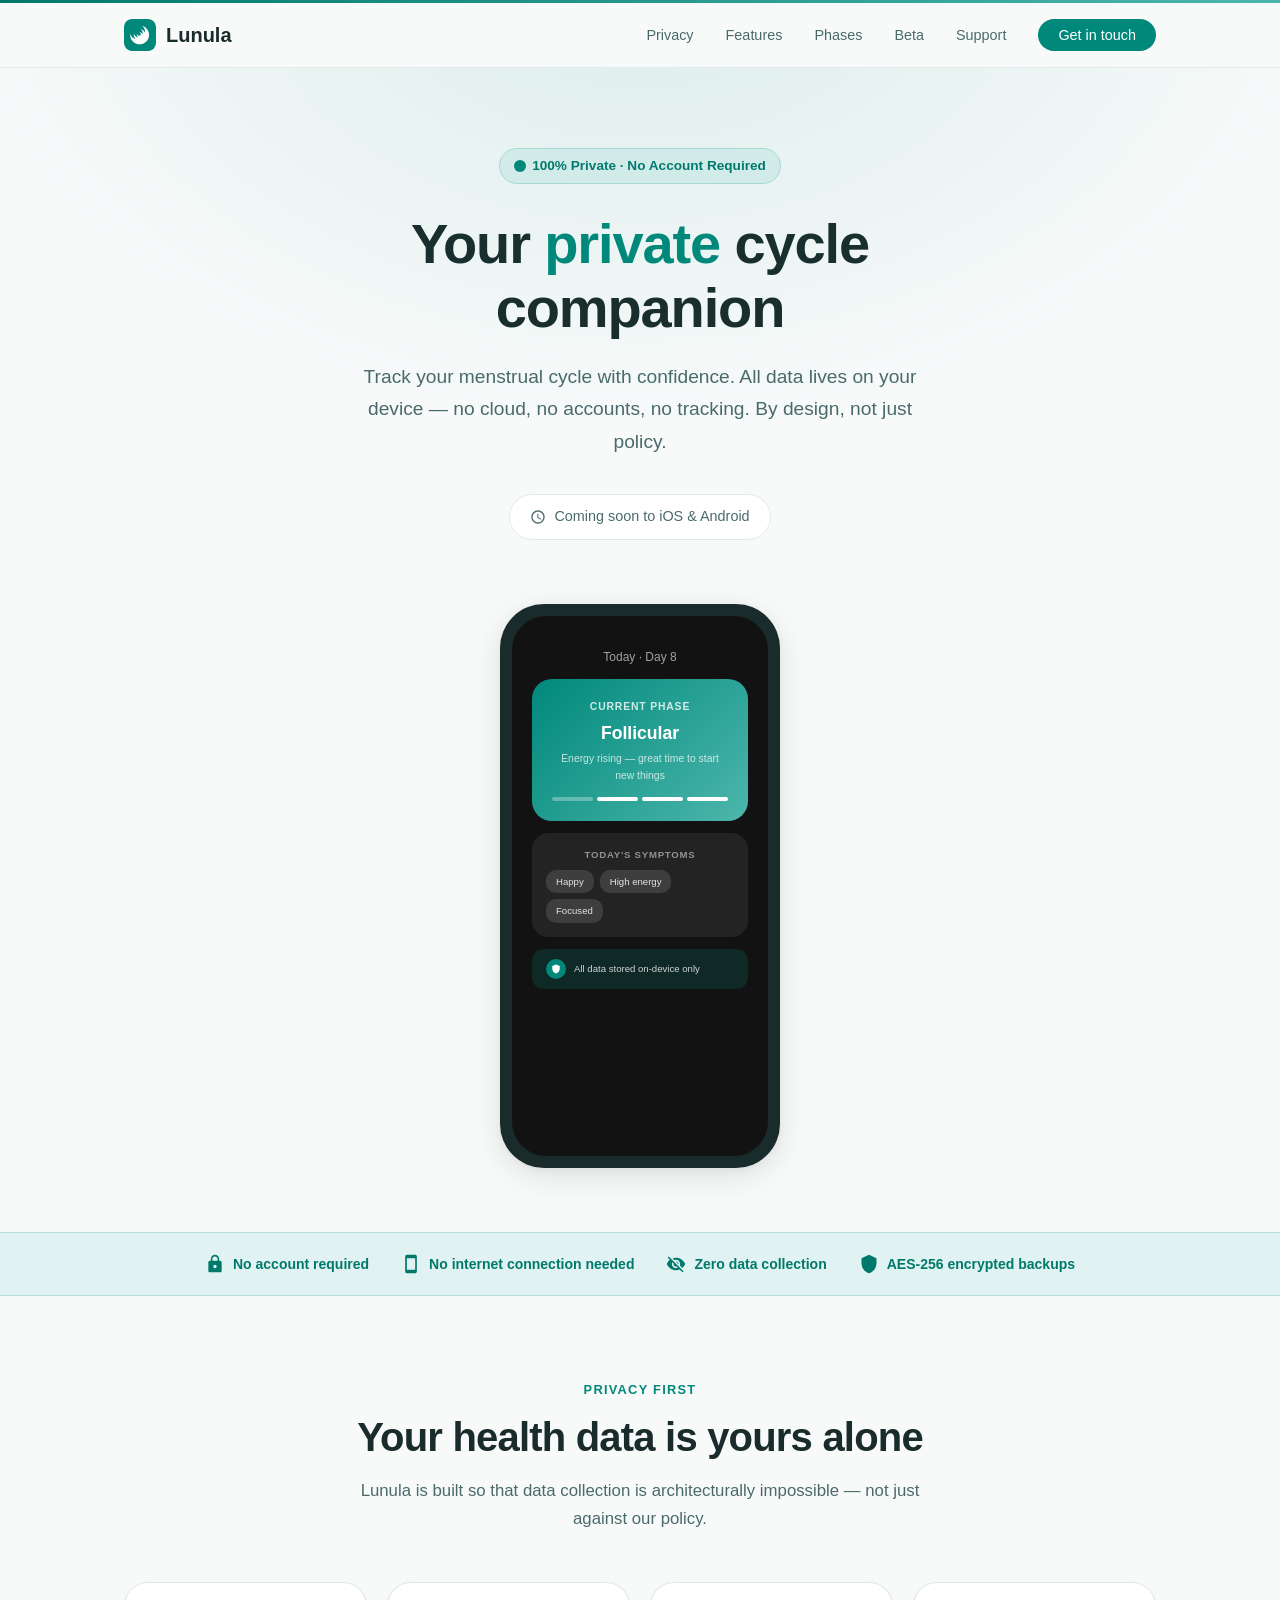
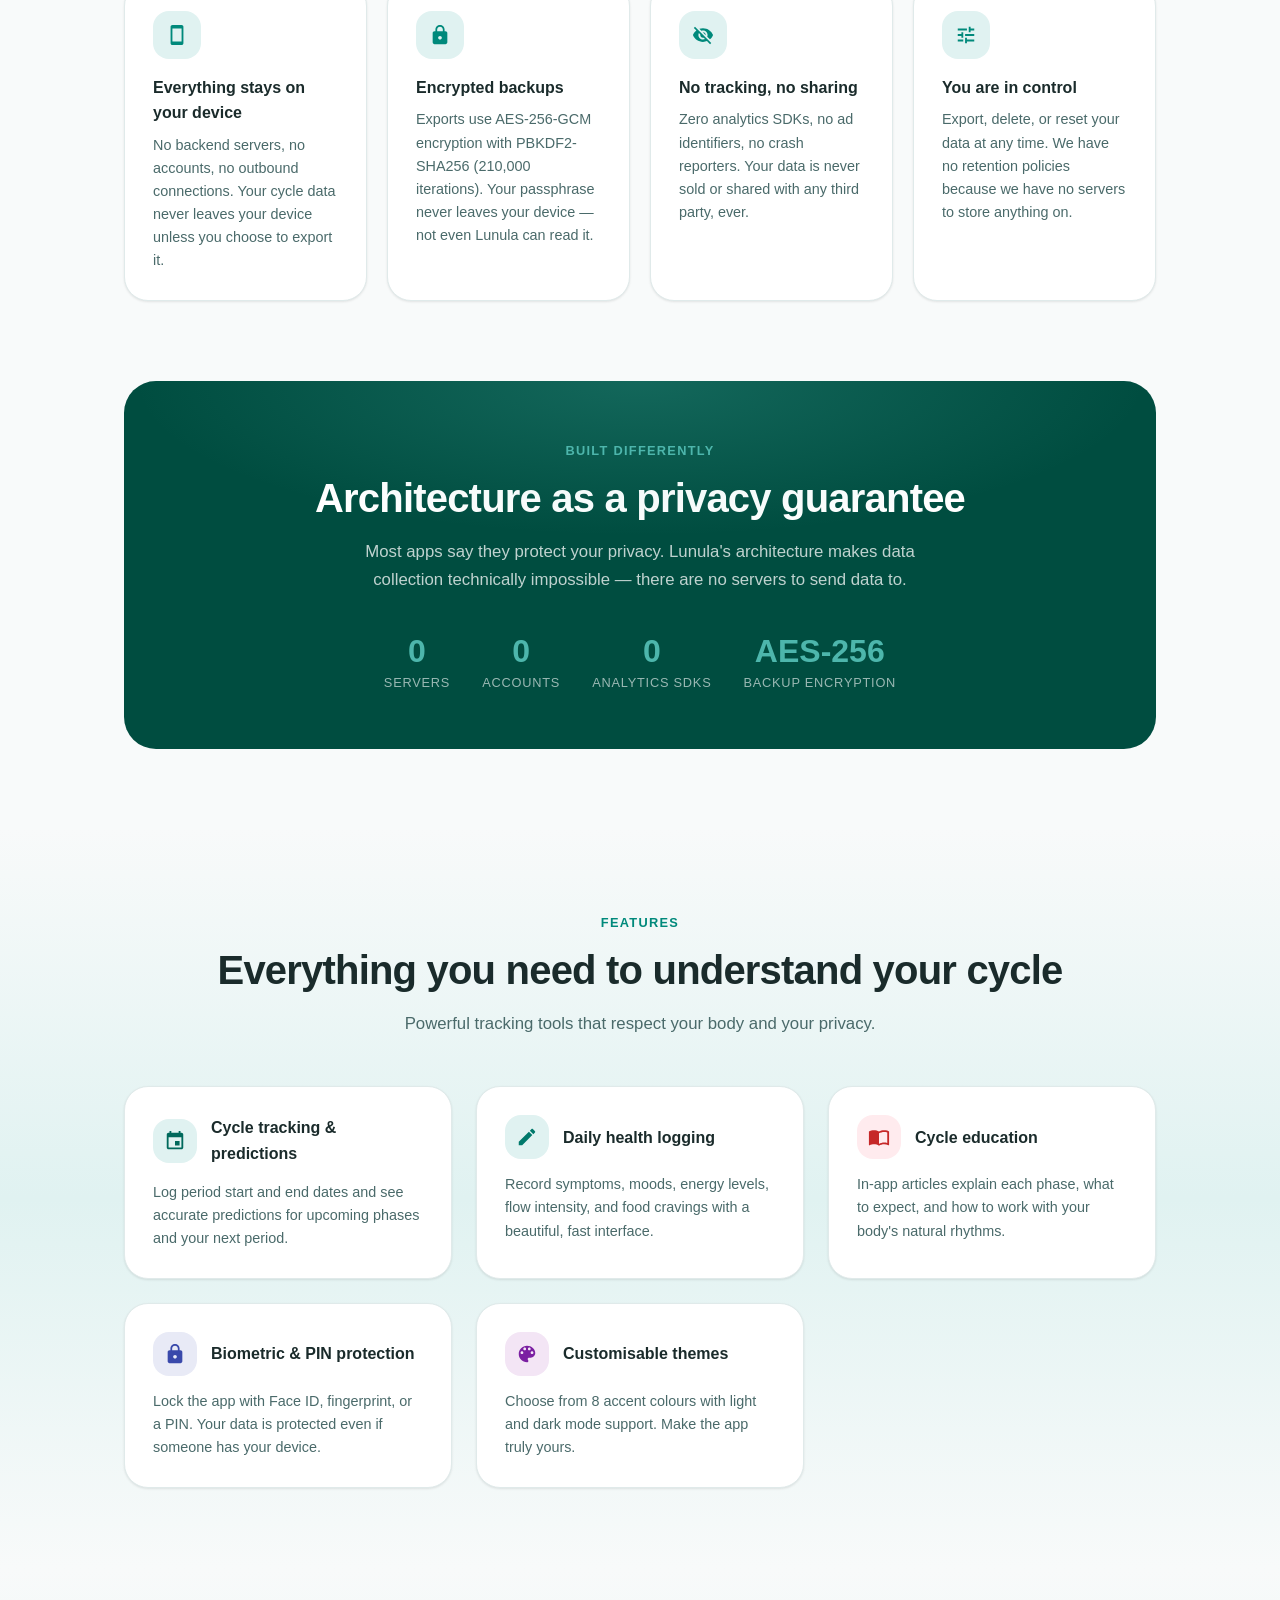
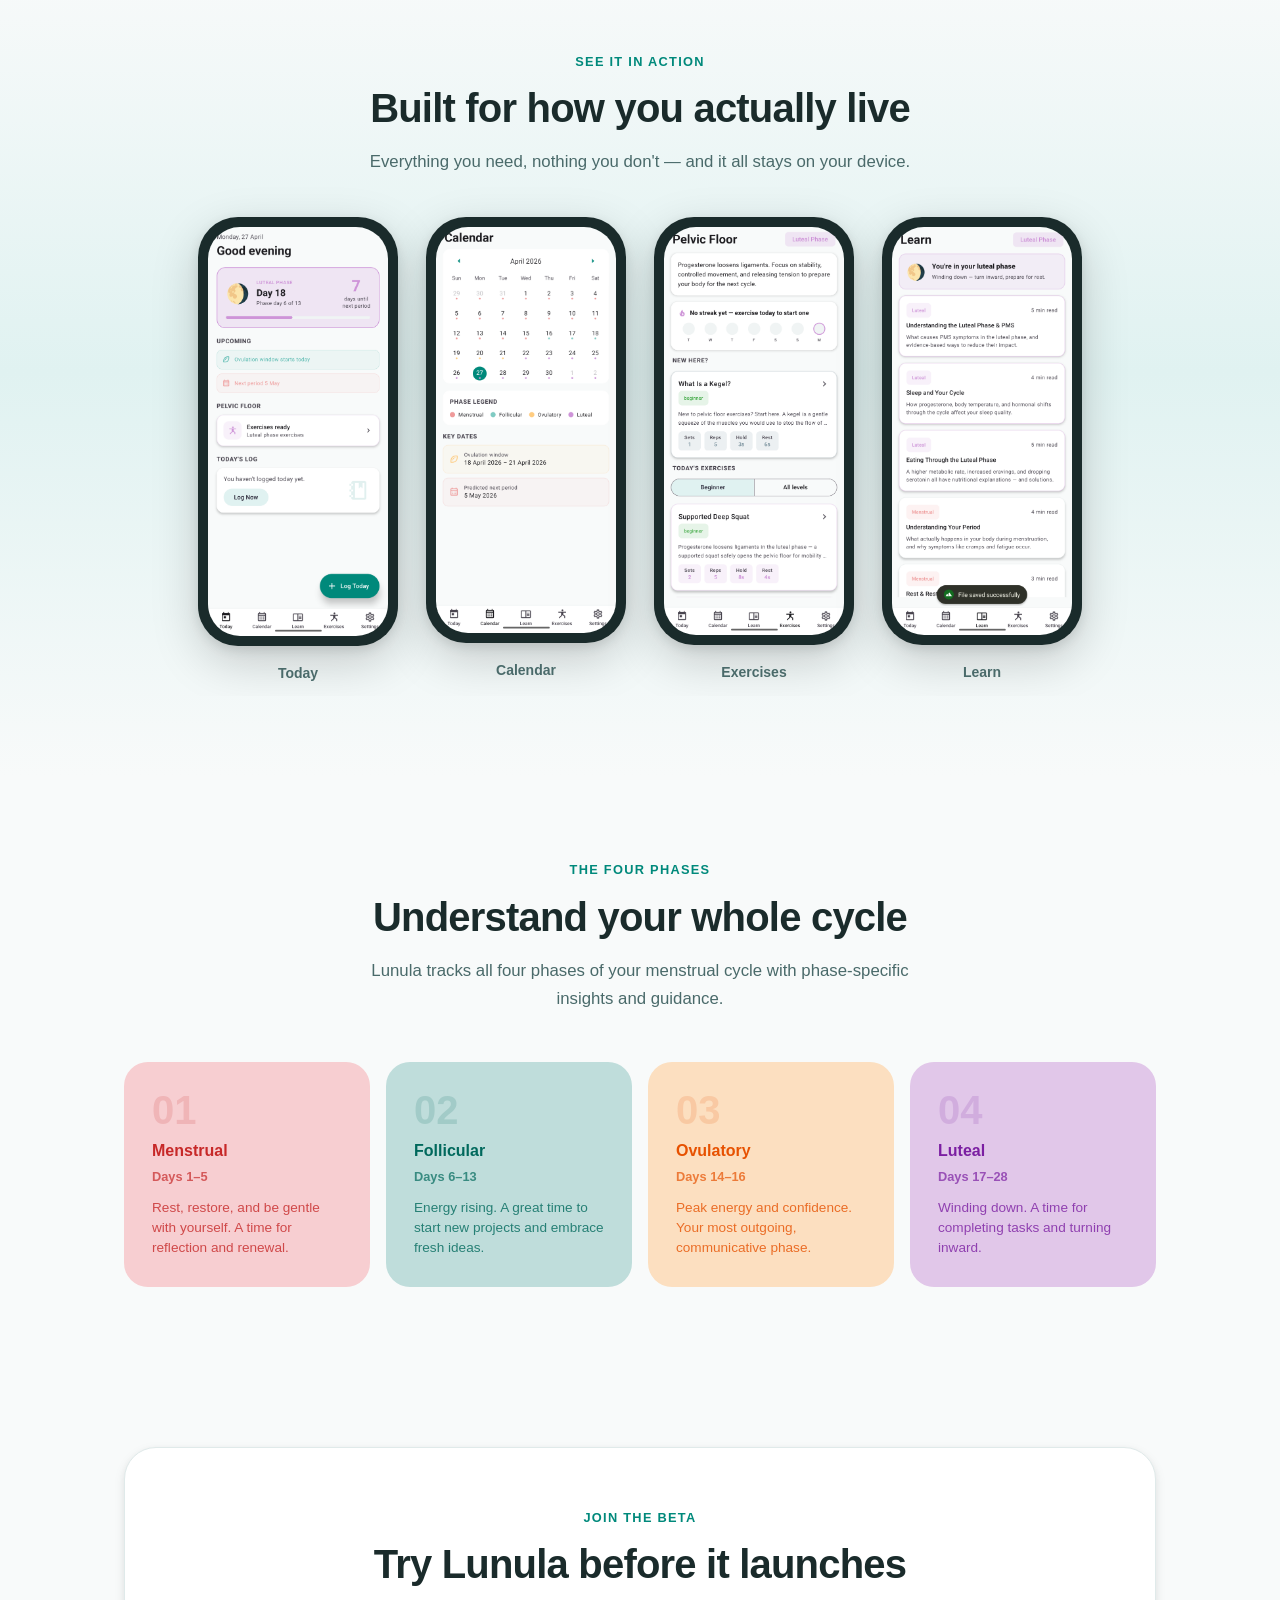
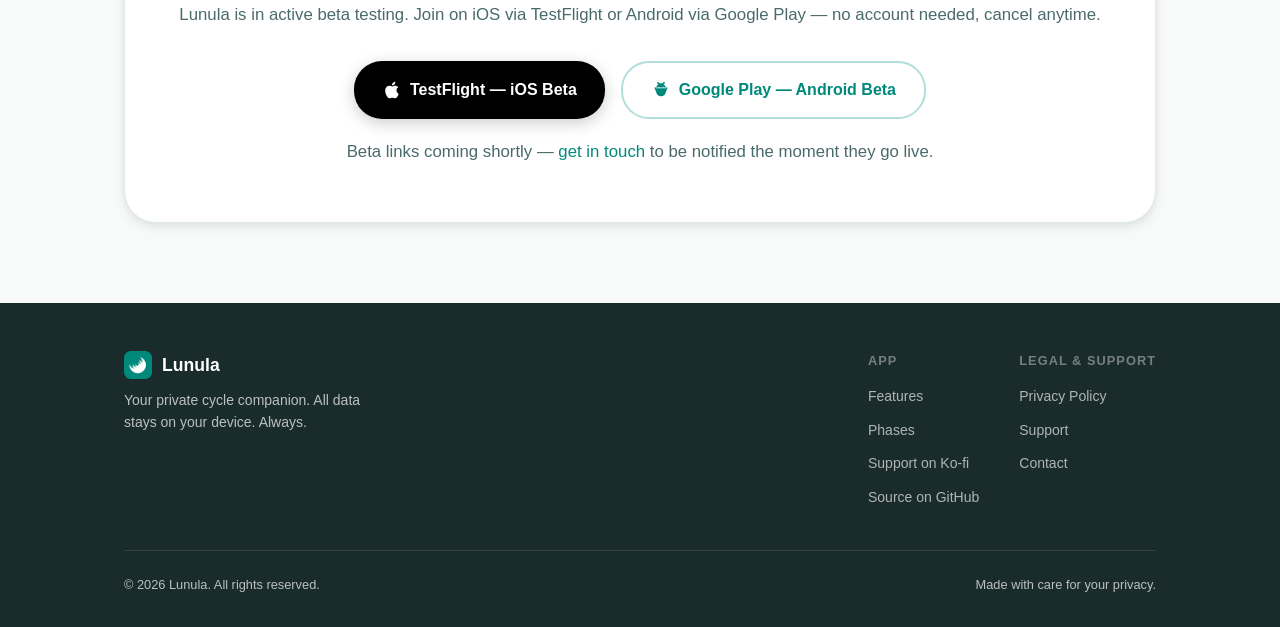
==== commit 61e0412d: "Add screenshot gallery and beta sign-up section Four app screenshots (today, calendar, exercises, le" ====
--- a/index.html
+++ b/index.html
@@ -22,7 +22,8 @@
     <ul class="nav-links">
       <li><a href="#privacy">Privacy</a></li>
       <li><a href="#features">Features</a></li>
-<li><a href="#phases">Phases</a></li>
+      <li><a href="#phases">Phases</a></li>
+      <li><a href="#beta">Beta</a></li>
       <li><a href="support.html">Support</a></li>
       <li><a href="support.html" class="nav-cta">Get in touch</a></li>
     </ul>
@@ -241,7 +242,43 @@
   </div>
 </section>
 
-<!-- ─── Exercise section ────────────────────────────────────────────────── -->
+<!-- ─── Screenshots ─────────────────────────────────────────────────────── -->
+<section class="section screenshots-section">
+  <div class="container">
+    <div class="text-center">
+      <span class="section-label">See it in action</span>
+      <h2 class="section-heading">Built for how you actually live</h2>
+      <p class="section-sub">Everything you need, nothing you don't — and it all stays on your device.</p>
+    </div>
+    <div class="screenshots-scroll">
+      <div class="screenshot-item">
+        <div class="screenshot-phone">
+          <img src="assets/screenshots/today.png" alt="Lunula today dashboard showing current phase and upcoming events">
+        </div>
+        <span class="screenshot-label">Today</span>
+      </div>
+      <div class="screenshot-item">
+        <div class="screenshot-phone">
+          <img src="assets/screenshots/calendar.png" alt="Calendar view with phase colours and key dates">
+        </div>
+        <span class="screenshot-label">Calendar</span>
+      </div>
+      <div class="screenshot-item">
+        <div class="screenshot-phone">
+          <img src="assets/screenshots/exercises.png" alt="Pelvic floor exercise list tailored to the current phase">
+        </div>
+        <span class="screenshot-label">Exercises</span>
+      </div>
+      <div class="screenshot-item">
+        <div class="screenshot-phone">
+          <img src="assets/screenshots/learn.png" alt="In-app articles about cycle phases and health">
+        </div>
+        <span class="screenshot-label">Learn</span>
+      </div>
+    </div>
+  </div>
+</section>
+
 <!-- ─── Phases ───────────────────────────────────────────────────────────── -->
 <section class="section" id="phases">
   <div class="container">
@@ -280,14 +317,24 @@
   </div>
 </section>
 
-<!-- ─── Coming soon CTA ──────────────────────────────────────────────────── -->
-<section class="cta-section">
+<!-- ─── Beta CTA ─────────────────────────────────────────────────────────── -->
+<section class="cta-section" id="beta">
   <div class="container">
     <div class="cta-box">
-      <span class="section-label">Coming soon</span>
-      <h2 class="section-heading">Available soon on iOS &amp; Android</h2>
-      <p>Lunula is currently in development. Get in touch if you have questions or would like to be notified when it launches.</p>
-      <a href="support.html" class="btn btn-primary">Get in touch</a>
+      <span class="section-label">Join the beta</span>
+      <h2 class="section-heading">Try Lunula before it launches</h2>
+      <p>Lunula is in active beta testing. Join on iOS via TestFlight or Android via Google Play — no account needed, cancel anytime.</p>
+      <div class="beta-buttons">
+        <a href="#" class="btn btn-primary beta-btn-ios">
+          <svg xmlns="http://www.w3.org/2000/svg" width="20" height="20" viewBox="0 0 24 24" fill="currentColor" aria-hidden="true"><path d="M18.71 19.5c-.83 1.24-1.71 2.45-3.05 2.47-1.34.03-1.77-.79-3.29-.79-1.53 0-2 .77-3.27.82-1.31.05-2.3-1.32-3.14-2.53C4.25 17 2.94 12.45 4.7 9.39c.87-1.52 2.43-2.48 4.12-2.51 1.28-.02 2.5.87 3.29.87.78 0 2.26-1.07 3.8-.91.65.03 2.47.26 3.64 1.98-.09.06-2.17 1.28-2.15 3.81.03 3.02 2.65 4.03 2.68 4.04-.03.07-.42 1.44-1.38 2.83M13 3.5c.73-.83 1.94-1.46 2.94-1.5.13 1.17-.34 2.35-1.04 3.19-.69.85-1.83 1.51-2.95 1.42-.15-1.15.41-2.35 1.05-3.11z"/></svg>
+          TestFlight — iOS Beta
+        </a>
+        <a href="#" class="btn btn-secondary beta-btn-android">
+          <svg xmlns="http://www.w3.org/2000/svg" width="20" height="20" viewBox="0 0 24 24" fill="currentColor" aria-hidden="true"><path d="M17.523 15.341A5.5 5.5 0 0 1 12 19.5a5.5 5.5 0 0 1-5.523-4.159L4 9h16l-2.477 6.341zM8.5 2L7 3.5 9 5.5C7.34 6.24 6.11 7.82 6 9.7c0 .1.01.2.01.3h11.98c0-.1.01-.2.01-.3-.11-1.88-1.34-3.46-3-4.2L17 3.5 15.5 2l-1.5 2h-4L8.5 2zm1 7a.5.5 0 1 1 0-1 .5.5 0 0 1 0 1zm5 0a.5.5 0 1 1 0-1 .5.5 0 0 1 0 1z"/></svg>
+          Google Play — Android Beta
+        </a>
+      </div>
+      <p class="beta-note">Beta links coming shortly — <a href="support.html#contact">get in touch</a> to be notified the moment they go live.</p>
     </div>
   </div>
 </section>
--- a/css/style.css
+++ b/css/style.css
@@ -665,6 +665,58 @@
   letter-spacing: 0.06em;
 }
 
+/* ─── Screenshots section ───────────────────────────────────────────────── */
+.screenshots-section {
+  background: linear-gradient(180deg, var(--bg) 0%, var(--teal-50) 50%, var(--bg) 100%);
+}
+
+.screenshots-scroll {
+  display: flex;
+  gap: 28px;
+  overflow-x: auto;
+  padding: 40px 8px 12px;
+  scroll-snap-type: x mandatory;
+  -webkit-overflow-scrolling: touch;
+  scrollbar-width: none;
+  justify-content: center;
+}
+
+.screenshots-scroll::-webkit-scrollbar { display: none; }
+
+.screenshot-item {
+  display: flex;
+  flex-direction: column;
+  align-items: center;
+  gap: 16px;
+  scroll-snap-align: start;
+  flex-shrink: 0;
+}
+
+.screenshot-phone {
+  width: 200px;
+  background: var(--text-primary);
+  border-radius: 40px;
+  padding: 10px;
+  box-shadow: 0 16px 48px rgba(0,0,0,0.18), 0 4px 12px rgba(0,0,0,0.10);
+}
+
+.screenshot-phone img {
+  width: 100%;
+  display: block;
+  border-radius: 32px;
+}
+
+.screenshot-label {
+  font-size: 0.875rem;
+  font-weight: 600;
+  color: var(--text-secondary);
+}
+
+@media (max-width: 900px) {
+  .screenshots-scroll { justify-content: flex-start; }
+  .screenshot-phone { width: 180px; }
+}
+
 /* ─── CTA section ───────────────────────────────────────────────────────── */
 .cta-section {
   padding: 80px 0;
@@ -680,7 +732,24 @@
 }
 
 .cta-box .section-heading { margin-bottom: 14px; }
-.cta-box p { color: var(--text-secondary); margin-bottom: 32px; font-size: 1.05rem; }
+.cta-box > p { color: var(--text-secondary); margin-bottom: 32px; font-size: 1.05rem; }
+
+.beta-buttons {
+  display: flex;
+  gap: 16px;
+  justify-content: center;
+  flex-wrap: wrap;
+  margin-bottom: 20px;
+}
+
+.beta-btn-ios   { background: #000; color: #fff; box-shadow: 0 4px 16px rgba(0,0,0,0.20); }
+.beta-btn-ios:hover { background: #222; }
+
+.beta-note {
+  font-size: 0.875rem;
+  color: var(--text-muted);
+  margin: 0 !important;
+}
 
 
 /* ─── Footer ────────────────────────────────────────────────────────────── */
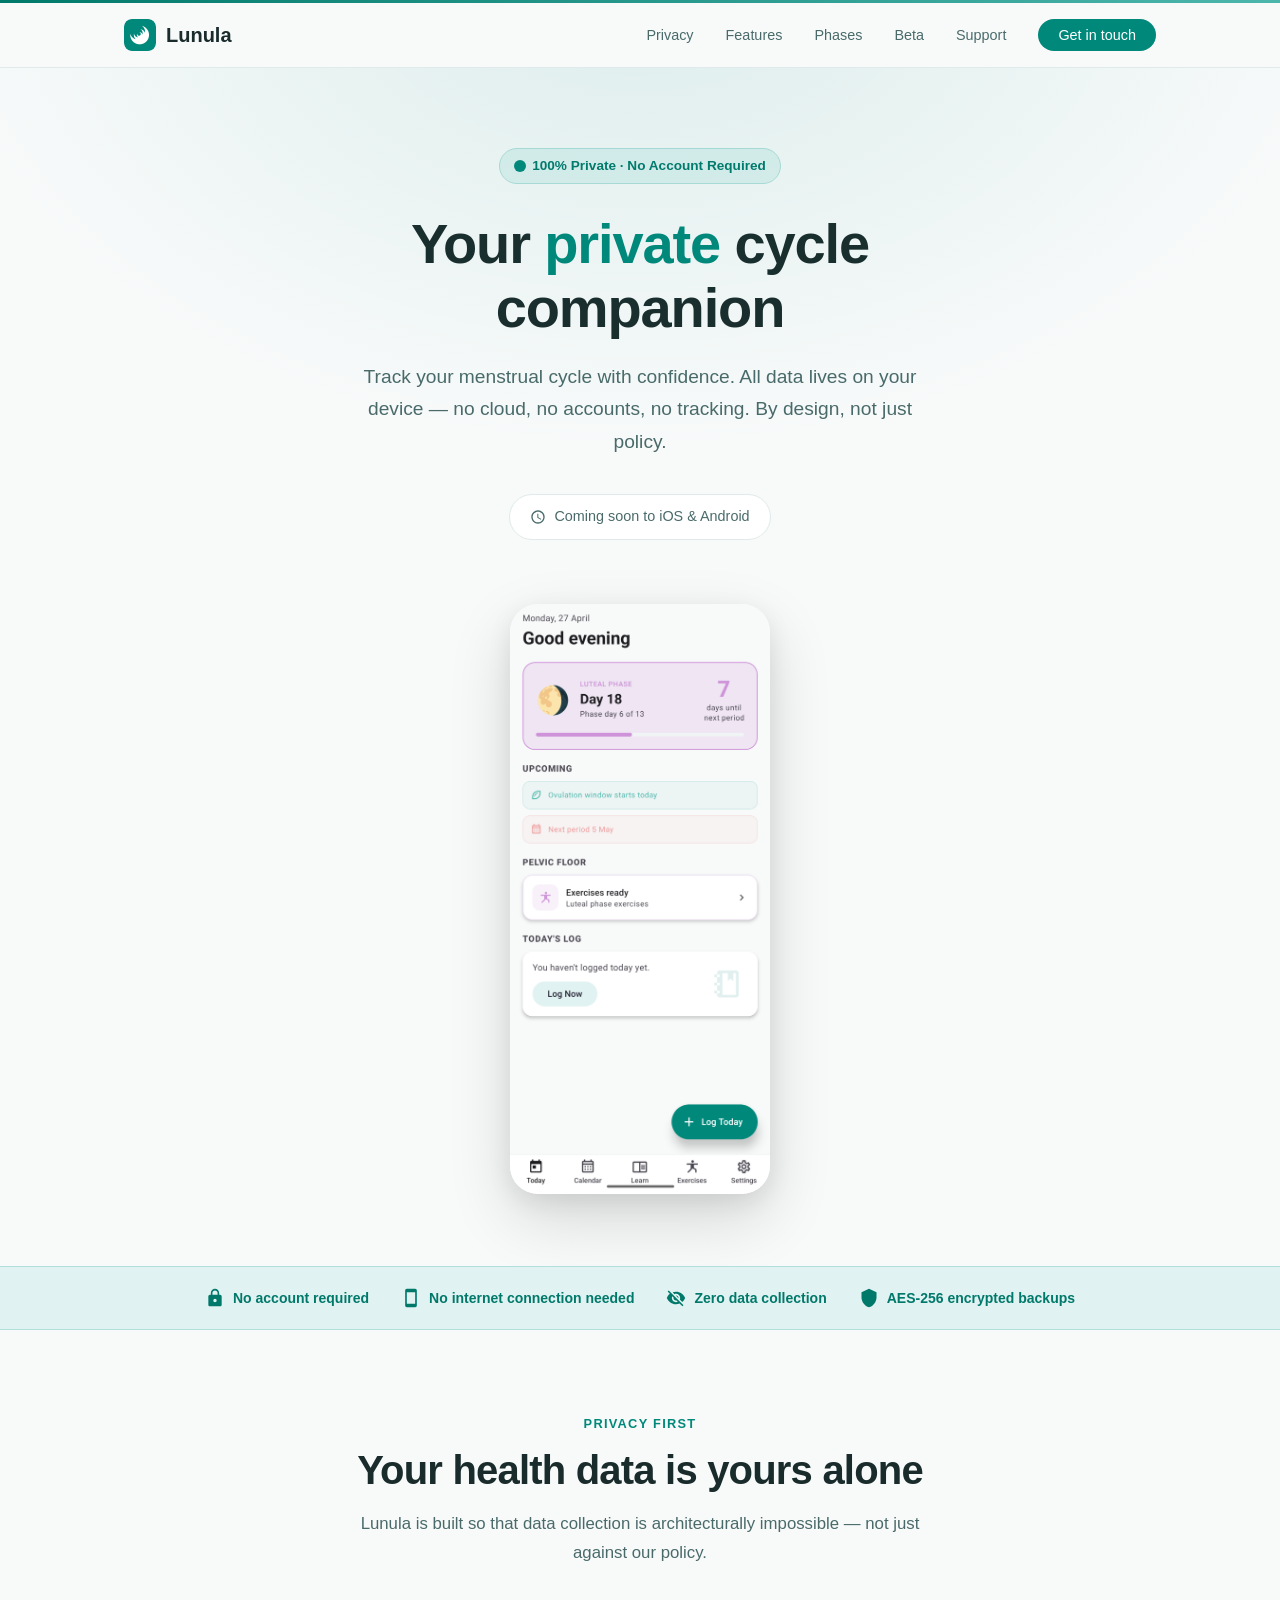
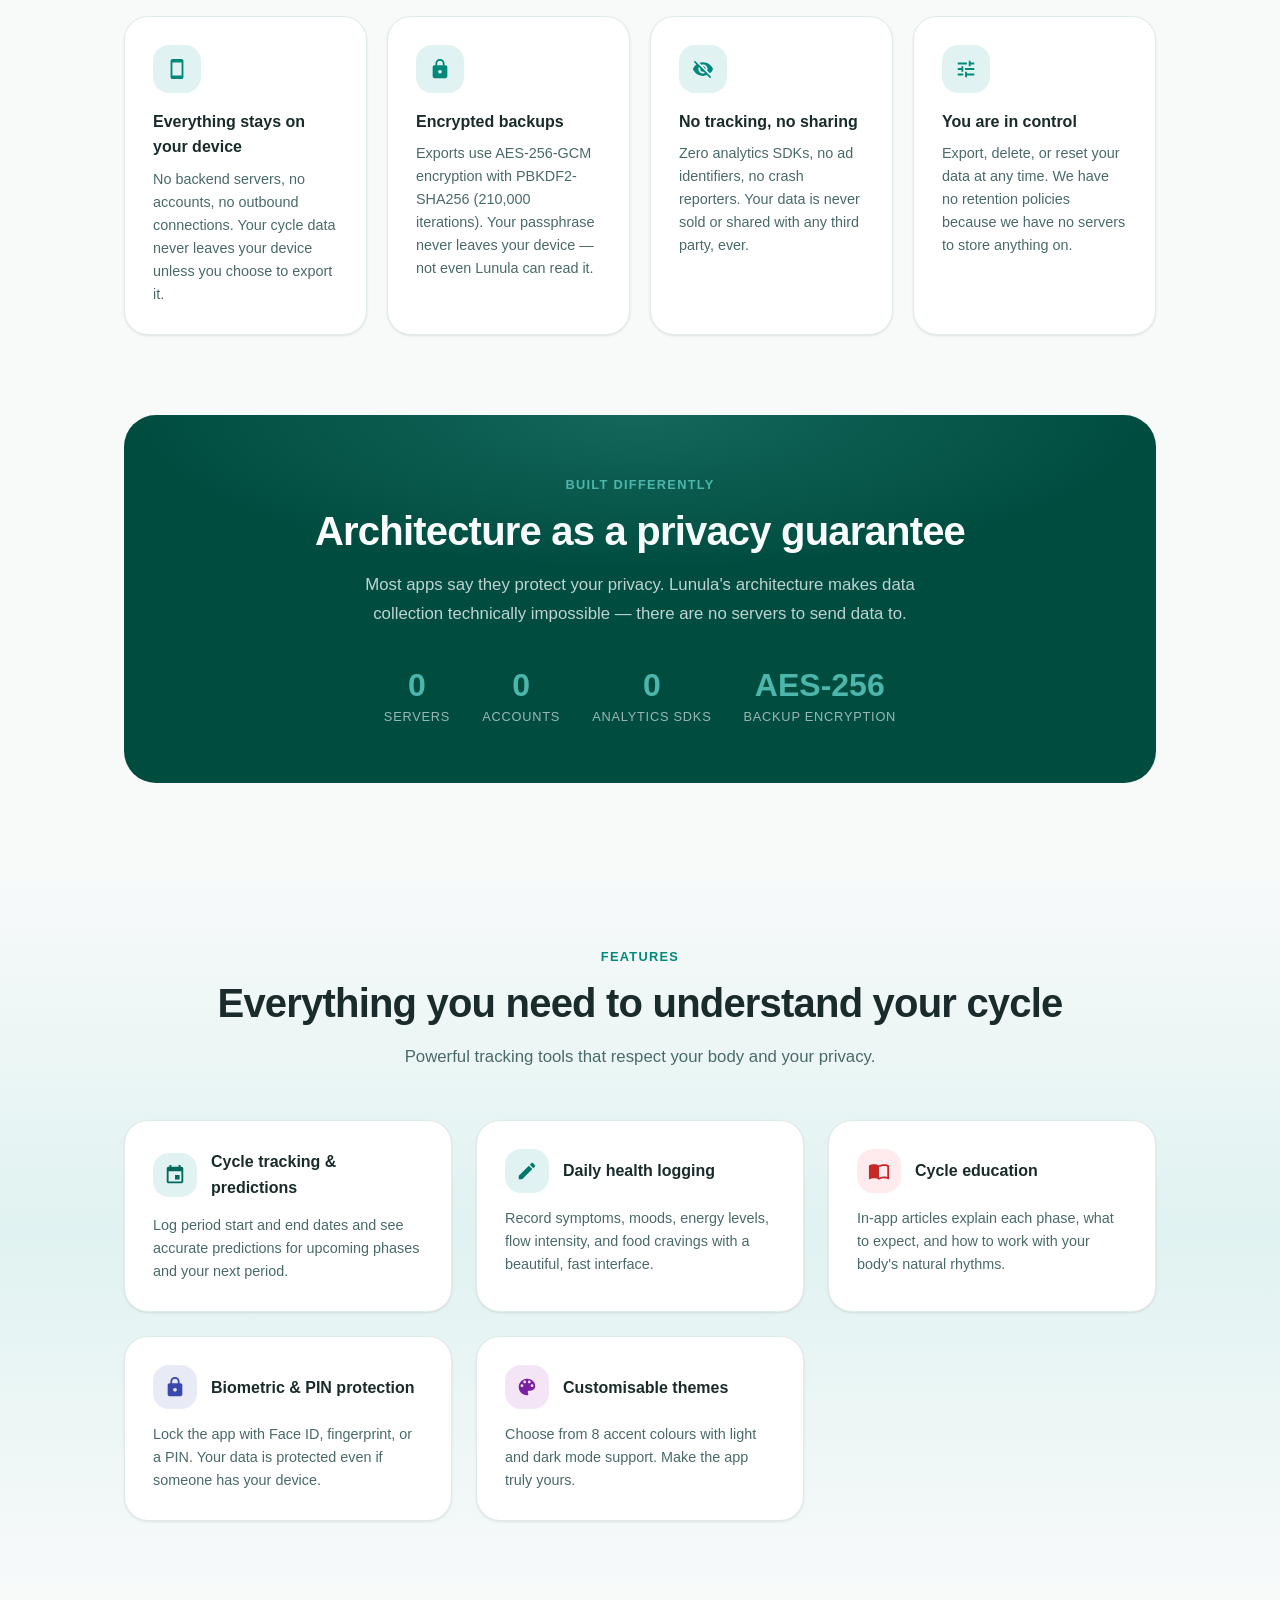
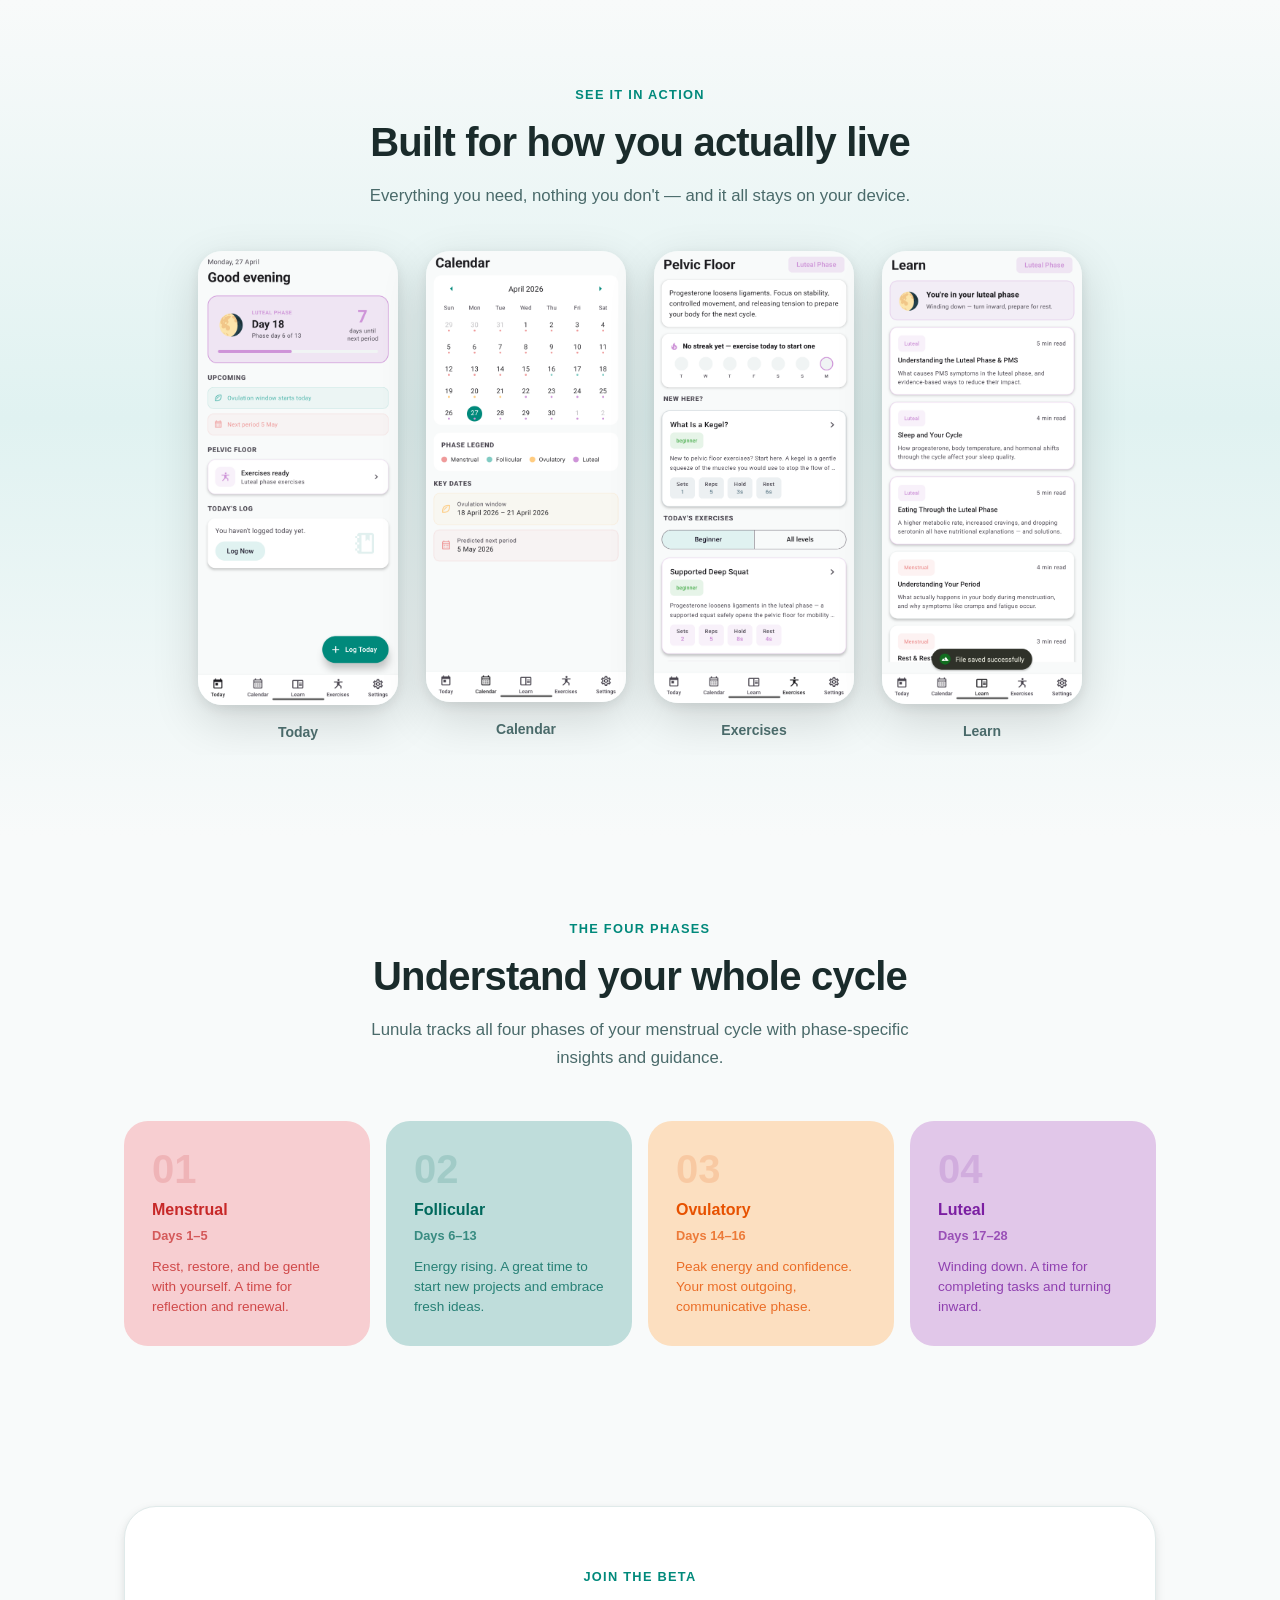
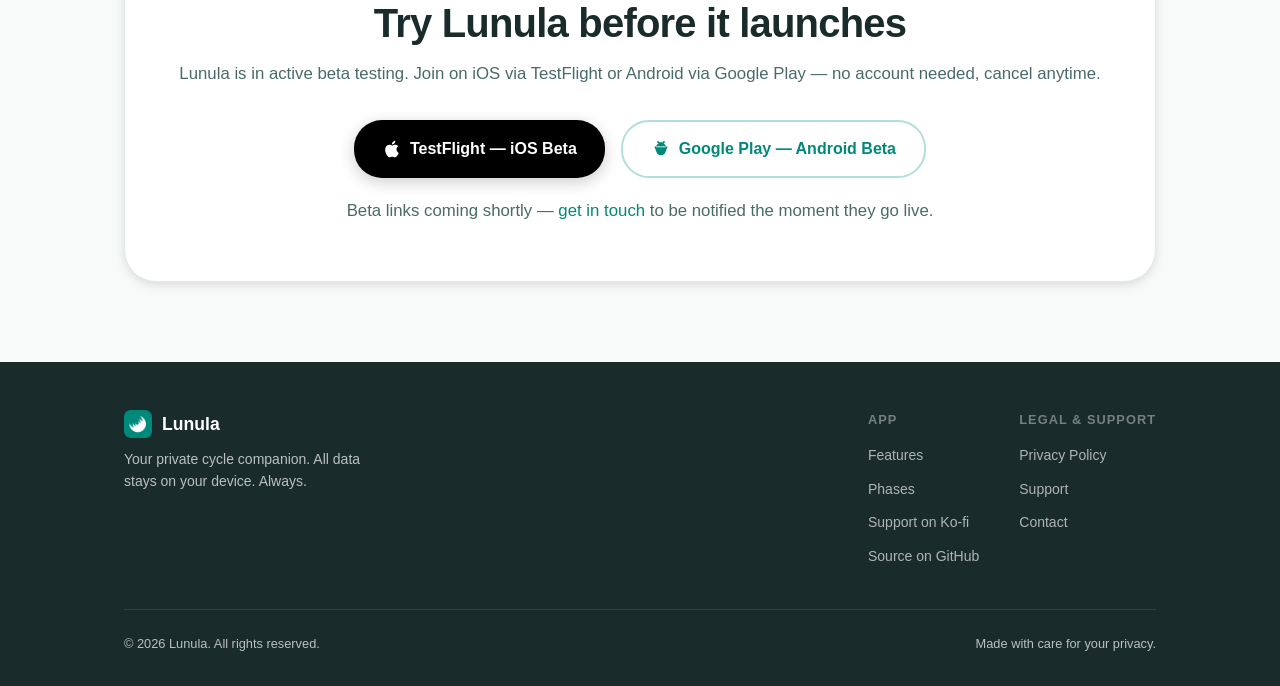
==== commit bdb15dbc: "Replace hero phone mockup with real app screenshot Removes the hand-coded HTML/CSS mockup and all as" ====
--- a/index.html
+++ b/index.html
@@ -54,45 +54,9 @@
       </div>
     </div>
 
-    <!-- Phone mockup -->
-    <div class="phone-mockup">
-      <div class="phone-frame">
-        <div class="phone-screen">
-          <div class="phone-screen-inner">
-            <div class="phone-header">Today · Day 8</div>
-
-            <div class="phone-phase-card">
-              <div class="phone-phase-label">Current phase</div>
-              <div class="phone-phase-name">Follicular</div>
-              <div class="phone-phase-sub">Energy rising — great time to start new things</div>
-              <div class="phone-phase-days">
-                <div class="phone-phase-dot"></div>
-                <div class="phone-phase-dot active"></div>
-                <div class="phone-phase-dot active"></div>
-                <div class="phone-phase-dot active"></div>
-              </div>
-            </div>
-
-            <div class="phone-log-card">
-              <div class="phone-log-title">Today's symptoms</div>
-              <div class="phone-log-tags">
-                <span class="phone-tag">Happy</span>
-                <span class="phone-tag">High energy</span>
-                <span class="phone-tag">Focused</span>
-              </div>
-            </div>
-
-            <div class="phone-privacy-row">
-              <div class="phone-privacy-icon">
-                <svg width="10" height="10" viewBox="0 0 24 24" fill="white">
-                  <path d="M12 1L3 5v6c0 5.55 3.84 10.74 9 12 5.16-1.26 9-6.45 9-12V5l-9-4z"/>
-                </svg>
-              </div>
-              <div class="phone-privacy-text">All data stored on-device only</div>
-            </div>
-          </div>
-        </div>
-      </div>
+    <!-- Hero screenshot -->
+    <div class="hero-screenshot">
+      <img src="assets/screenshots/today.png" alt="Lunula app showing today's cycle phase and upcoming events">
     </div>
   </div>
 </section>
--- a/css/style.css
+++ b/css/style.css
@@ -241,142 +241,18 @@
   font-weight: 500;
 }
 
-/* Phone mockup */
-.phone-mockup {
-  position: relative;
+/* Hero screenshot */
+.hero-screenshot {
   display: inline-block;
-  max-width: 280px;
   margin: 0 auto;
-}
-
-.phone-frame {
-  background: var(--text-primary);
-  border-radius: 44px;
-  padding: 12px;
-  box-shadow: var(--shadow-lg);
-}
-
-.phone-screen {
-  background: #121212;
-  border-radius: 34px;
-  overflow: hidden;
-  aspect-ratio: 9/19;
-  display: flex;
-  flex-direction: column;
-}
-
-.phone-screen-inner {
-  padding: 32px 20px 20px;
-  display: flex;
-  flex-direction: column;
-  gap: 12px;
-  flex: 1;
-}
-
-.phone-header {
-  color: #fff;
-  font-size: 0.75rem;
-  font-weight: 500;
-  opacity: 0.6;
-  text-align: center;
-}
-
-.phone-phase-card {
-  background: linear-gradient(135deg, #00897B, #4DB6AC);
-  border-radius: 20px;
-  padding: 20px;
-  color: #fff;
-}
-
-.phone-phase-label {
-  font-size: 0.65rem;
-  font-weight: 600;
-  text-transform: uppercase;
-  letter-spacing: 0.08em;
-  opacity: 0.8;
-  margin-bottom: 4px;
-}
-
-.phone-phase-name {
-  font-size: 1.1rem;
-  font-weight: 700;
-  margin-bottom: 4px;
-}
-
-.phone-phase-sub {
-  font-size: 0.65rem;
-  opacity: 0.75;
-}
-
-.phone-phase-days {
-  display: flex;
-  gap: 4px;
-  margin-top: 12px;
-}
-
-.phone-phase-dot {
-  height: 4px;
-  flex: 1;
-  border-radius: 2px;
-  background: rgba(255,255,255,0.3);
-}
-
-.phone-phase-dot.active { background: #fff; }
-
-.phone-log-card {
-  background: rgba(255,255,255,0.07);
-  border-radius: 16px;
-  padding: 14px;
-}
-
-.phone-log-title {
-  color: rgba(255,255,255,0.5);
-  font-size: 0.6rem;
-  font-weight: 600;
-  text-transform: uppercase;
-  letter-spacing: 0.08em;
-  margin-bottom: 8px;
-}
-
-.phone-log-tags {
-  display: flex;
-  flex-wrap: wrap;
-  gap: 6px;
-}
-
-.phone-tag {
-  background: rgba(255,255,255,0.12);
-  color: rgba(255,255,255,0.85);
-  border-radius: 10px;
-  padding: 4px 10px;
-  font-size: 0.6rem;
-  font-weight: 500;
-}
-
-.phone-privacy-row {
-  display: flex;
-  align-items: center;
-  gap: 8px;
-  background: rgba(0,137,123,0.2);
-  border-radius: 12px;
-  padding: 10px 14px;
-}
-
-.phone-privacy-icon {
-  width: 20px;
-  height: 20px;
-  background: var(--teal-600);
-  border-radius: 50%;
-  display: flex;
-  align-items: center;
-  justify-content: center;
-  flex-shrink: 0;
-}
-
-.phone-privacy-text {
-  color: rgba(255,255,255,0.8);
-  font-size: 0.6rem;
-  line-height: 1.3;
+  width: 260px;
+}
+
+.hero-screenshot img {
+  width: 100%;
+  display: block;
+  border-radius: 28px;
+  box-shadow: 0 24px 64px rgba(0,0,0,0.14), 0 8px 24px rgba(0,0,0,0.08);
 }
 
 /* ─── Trust strip ───────────────────────────────────────────────────────── */
@@ -694,16 +570,13 @@
 
 .screenshot-phone {
   width: 200px;
-  background: var(--text-primary);
-  border-radius: 40px;
-  padding: 10px;
-  box-shadow: 0 16px 48px rgba(0,0,0,0.18), 0 4px 12px rgba(0,0,0,0.10);
 }
 
 .screenshot-phone img {
   width: 100%;
   display: block;
-  border-radius: 32px;
+  border-radius: 24px;
+  box-shadow: 0 16px 48px rgba(0,0,0,0.14), 0 4px 12px rgba(0,0,0,0.08);
 }
 
 .screenshot-label {
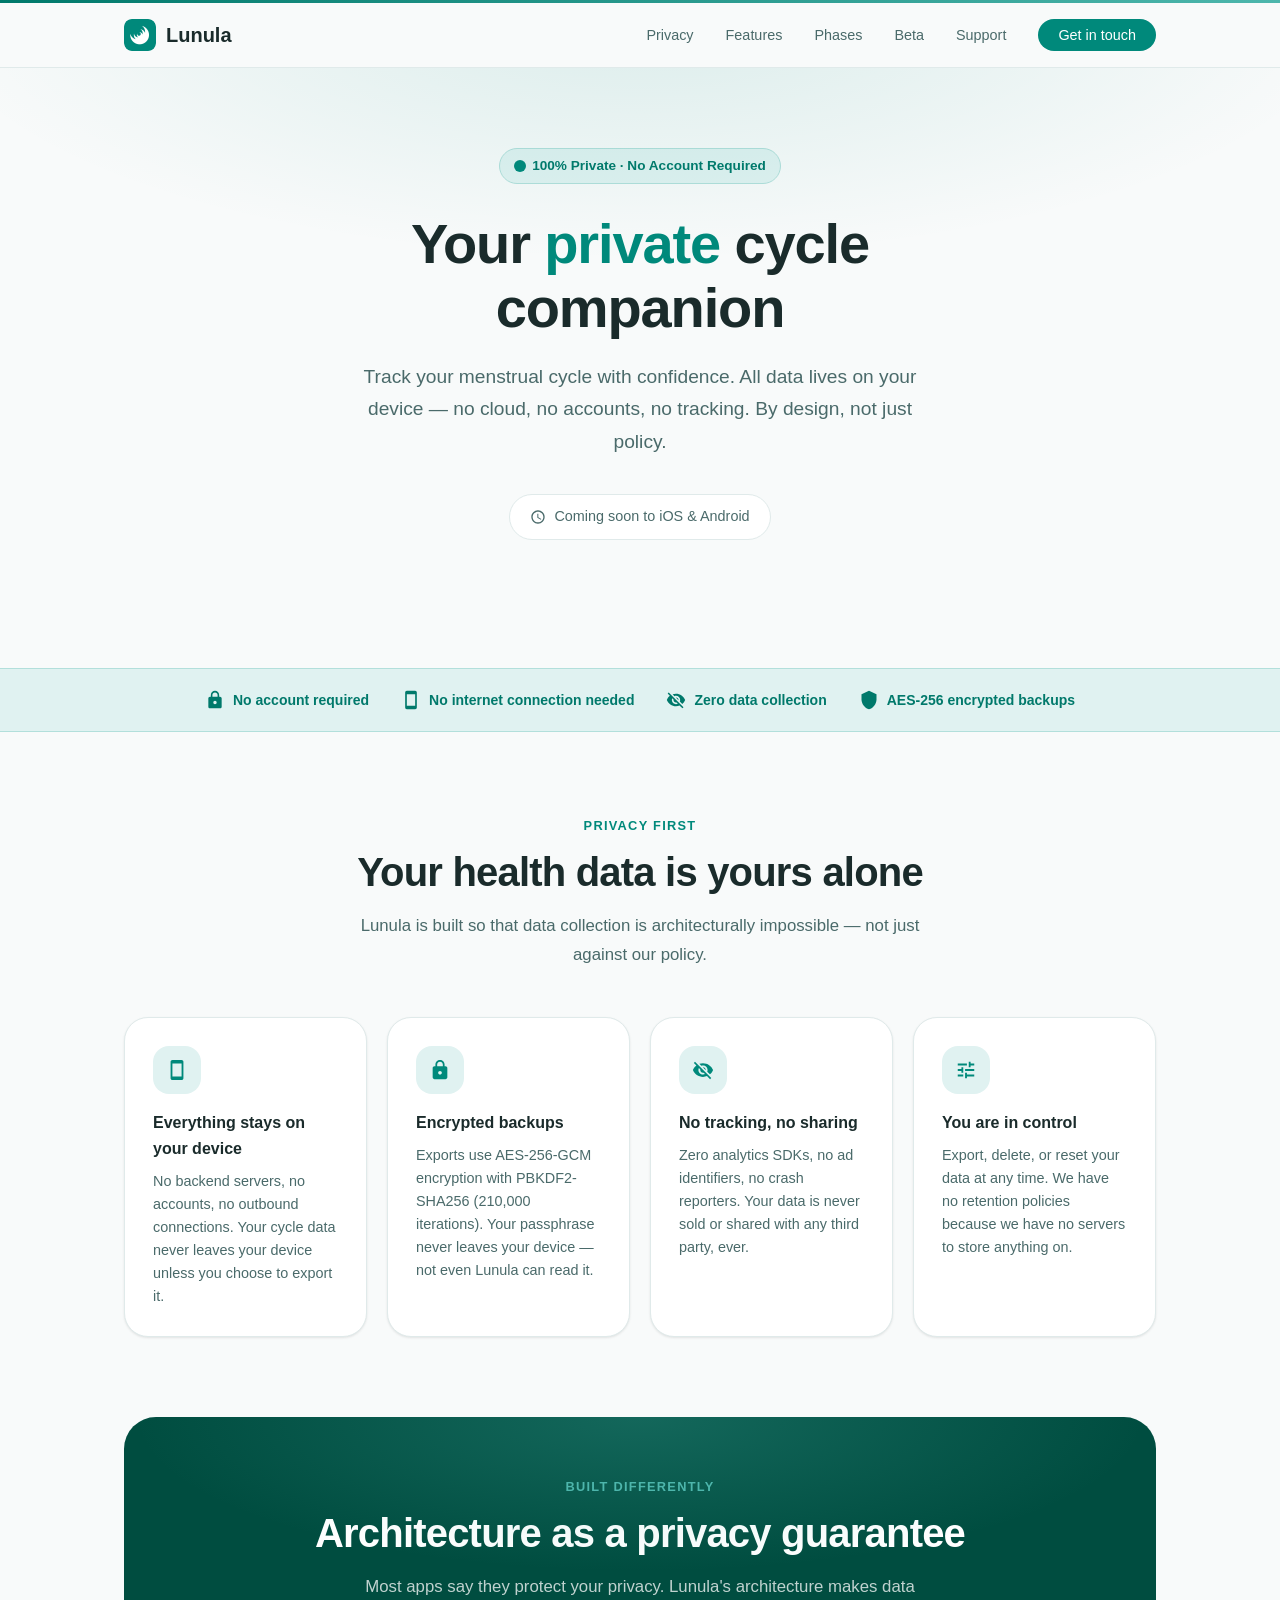
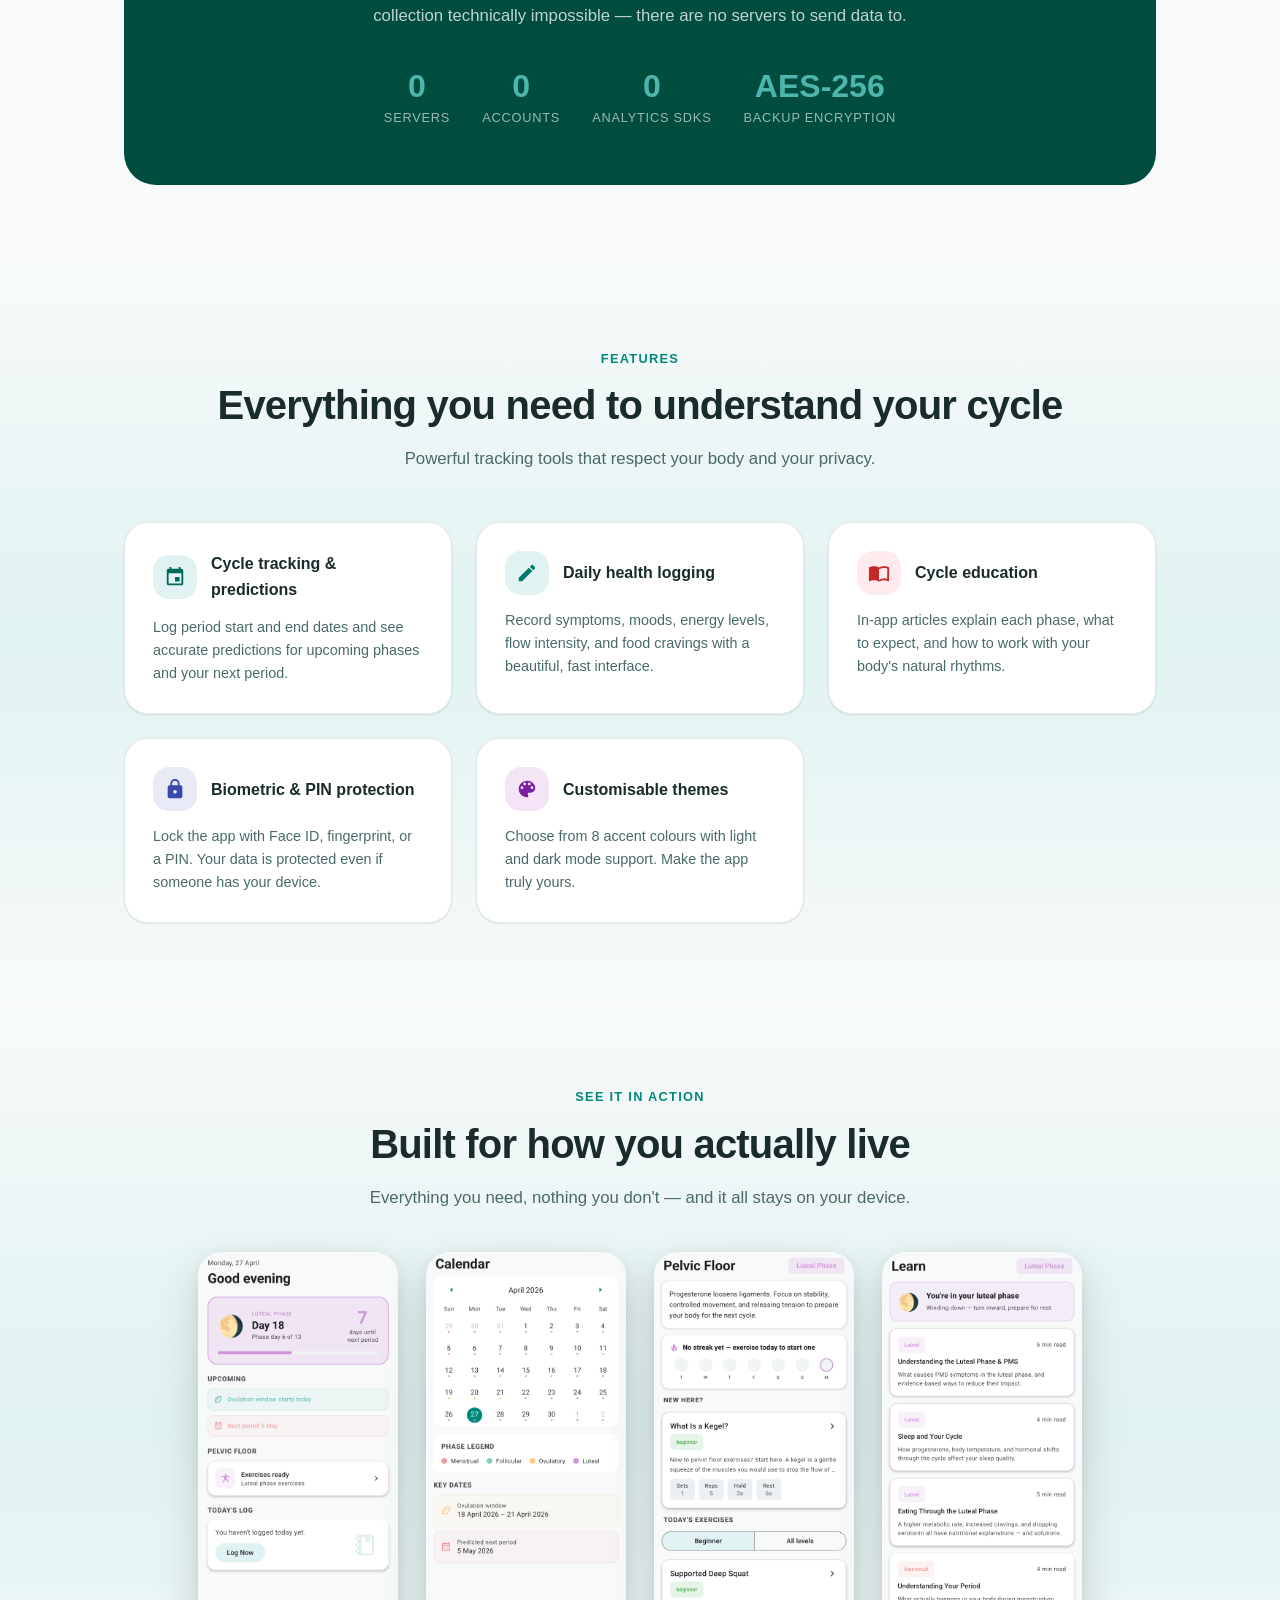
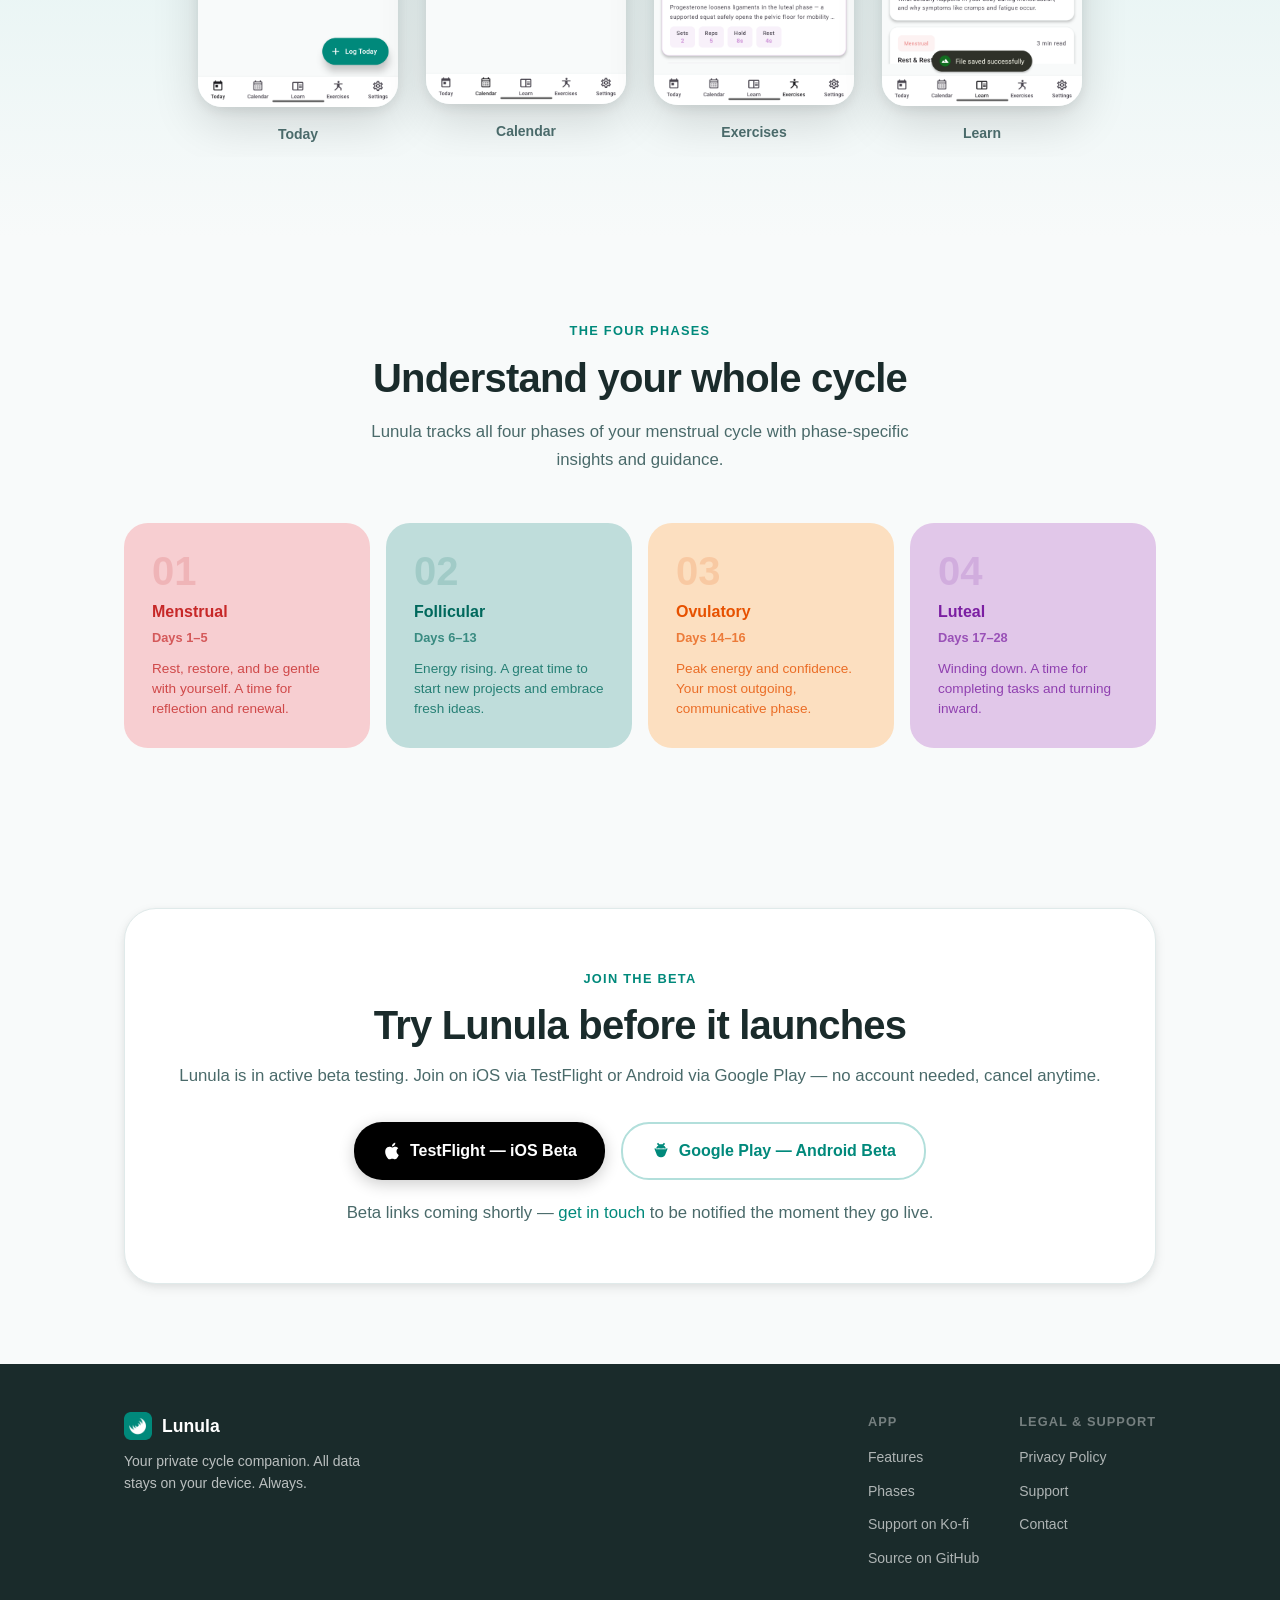
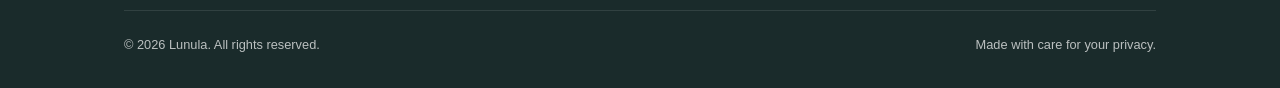
==== commit bbfabb14: "Remove image from hero — text-only, screenshots lower on page Co-Authored-By: Claude Sonnet 4.6 <nor" ====
--- a/index.html
+++ b/index.html
@@ -54,10 +54,6 @@
       </div>
     </div>
 
-    <!-- Hero screenshot -->
-    <div class="hero-screenshot">
-      <img src="assets/screenshots/today.png" alt="Lunula app showing today's cycle phase and upcoming events">
-    </div>
   </div>
 </section>
 
--- a/css/style.css
+++ b/css/style.css
@@ -241,19 +241,6 @@
   font-weight: 500;
 }
 
-/* Hero screenshot */
-.hero-screenshot {
-  display: inline-block;
-  margin: 0 auto;
-  width: 260px;
-}
-
-.hero-screenshot img {
-  width: 100%;
-  display: block;
-  border-radius: 28px;
-  box-shadow: 0 24px 64px rgba(0,0,0,0.14), 0 8px 24px rgba(0,0,0,0.08);
-}
 
 /* ─── Trust strip ───────────────────────────────────────────────────────── */
 .trust-strip {
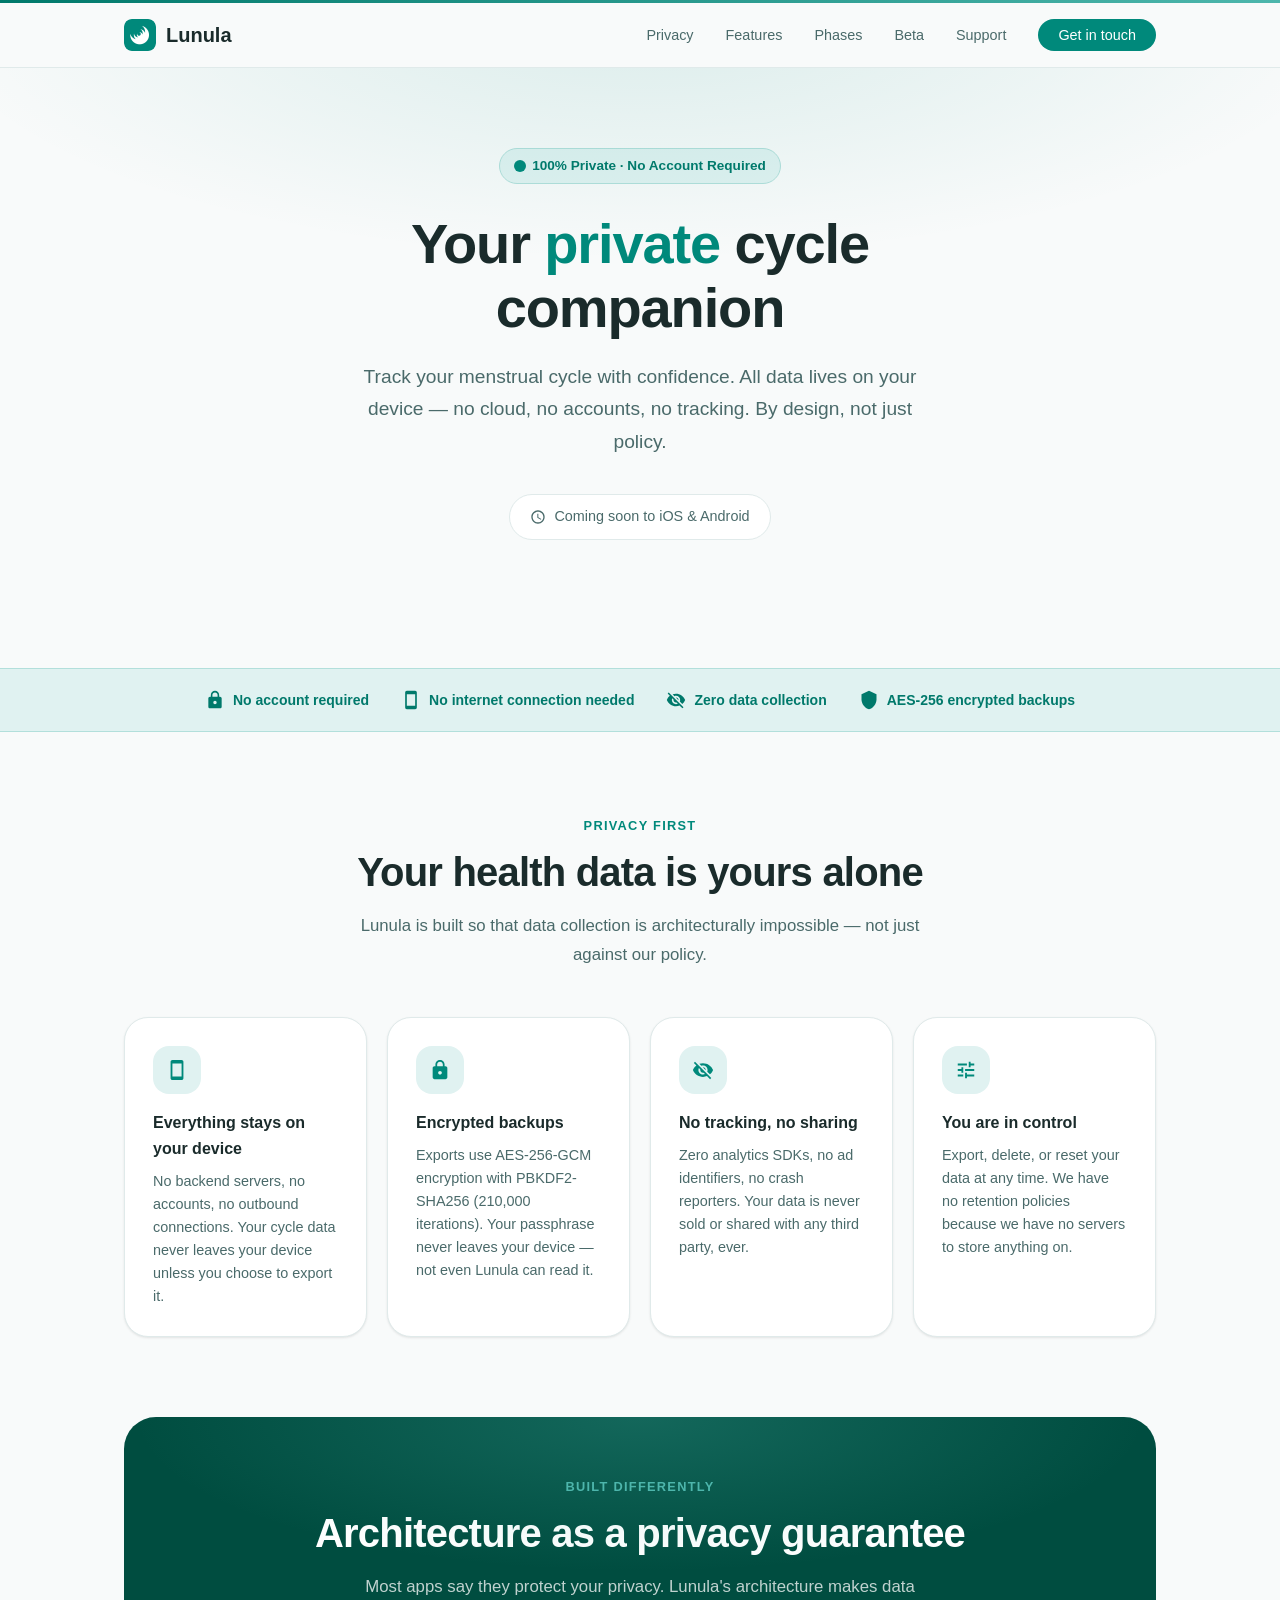
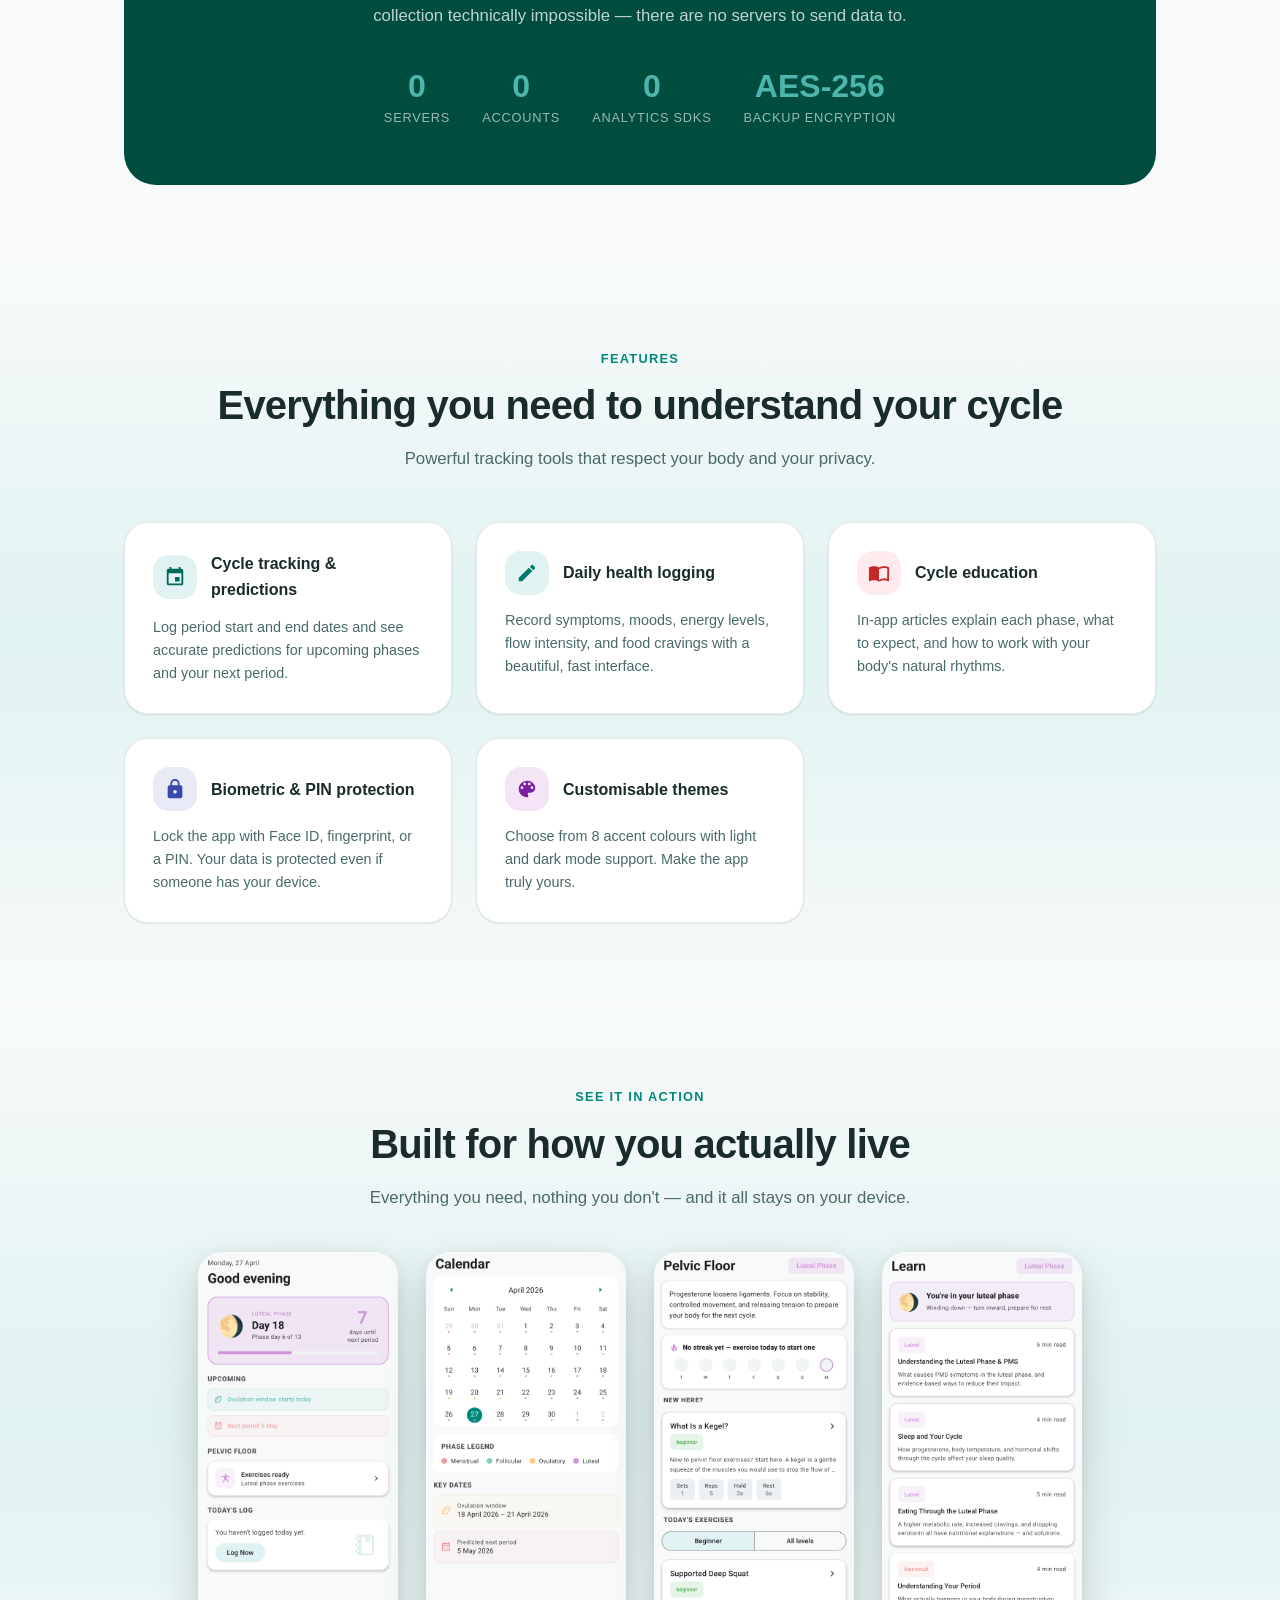
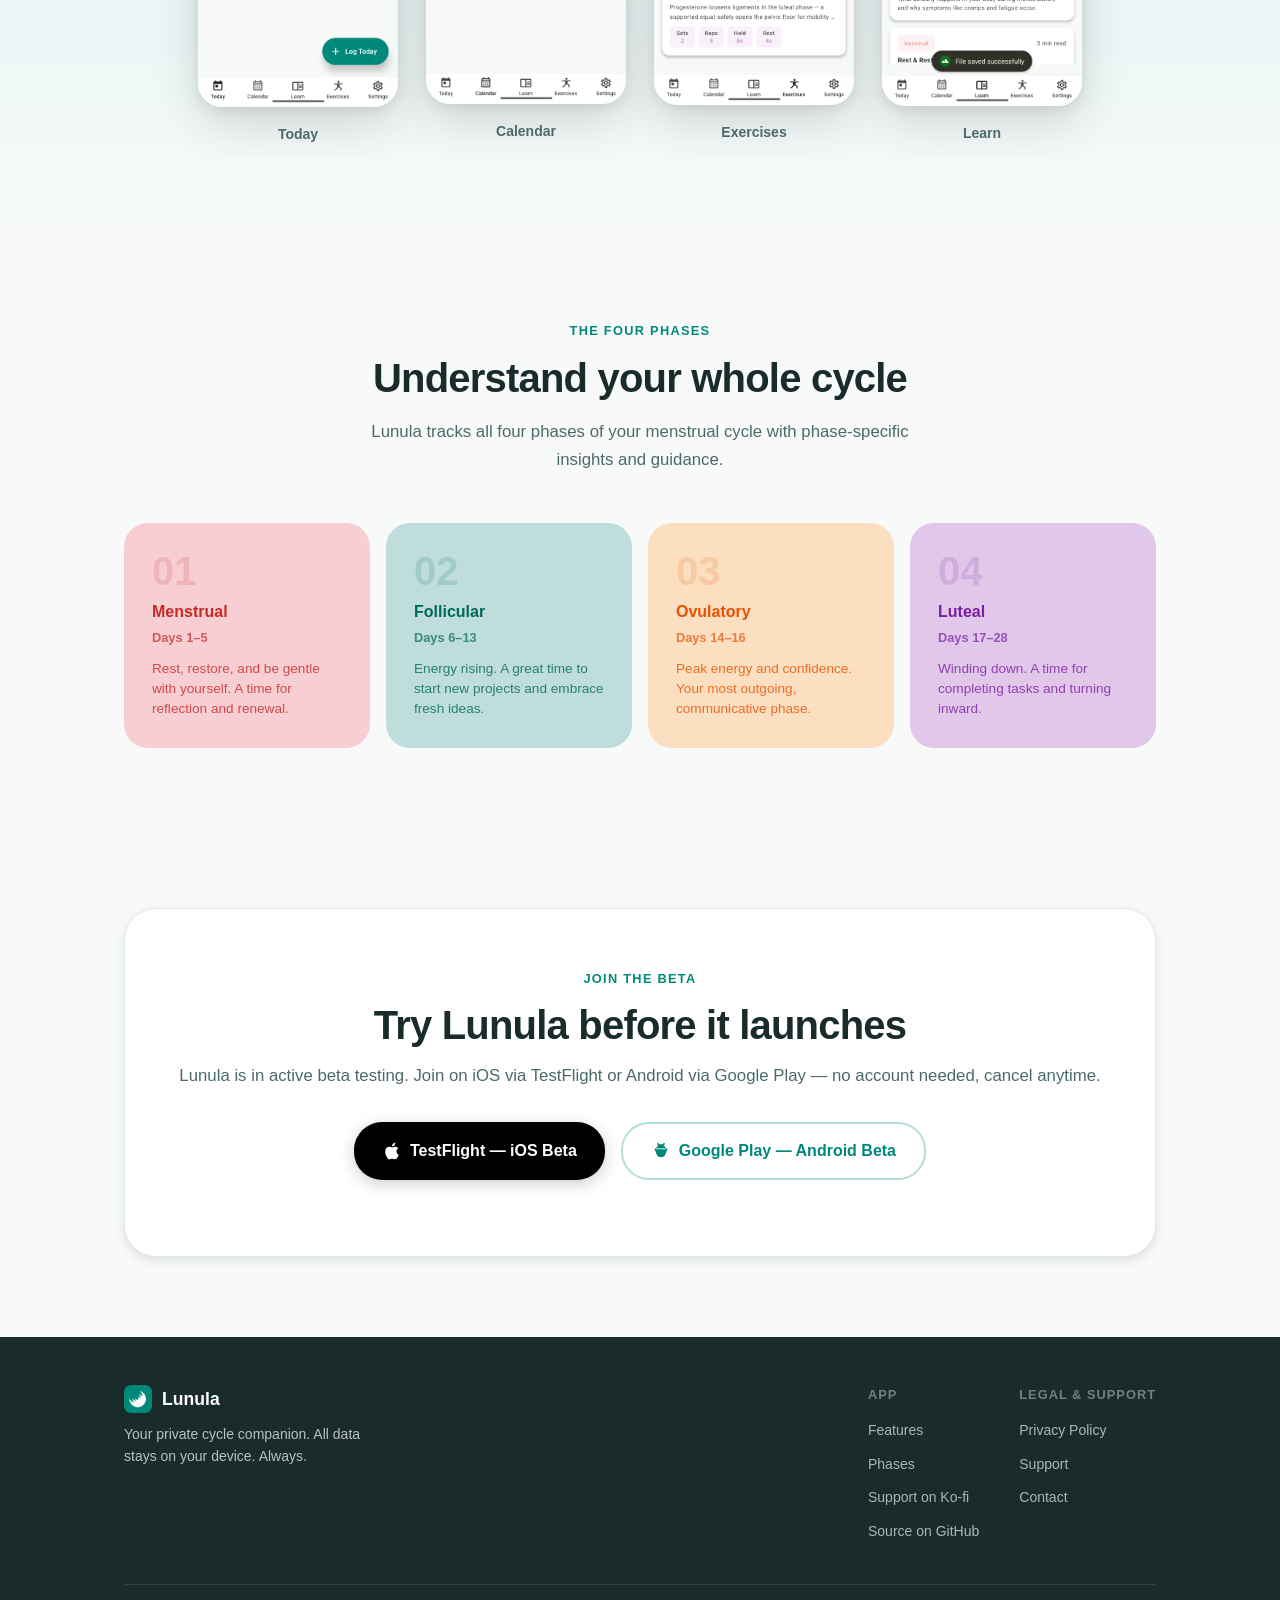
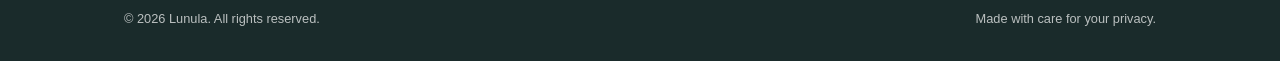
==== commit a0c353e0: "Add live TestFlight and Google Play beta links Co-Authored-By: Claude Sonnet 4.6 <noreply@anthropic." ====
--- a/index.html
+++ b/index.html
@@ -285,16 +285,15 @@
       <h2 class="section-heading">Try Lunula before it launches</h2>
       <p>Lunula is in active beta testing. Join on iOS via TestFlight or Android via Google Play — no account needed, cancel anytime.</p>
       <div class="beta-buttons">
-        <a href="#" class="btn btn-primary beta-btn-ios">
+        <a href="https://testflight.apple.com/join/CdPAzzNm" target="_blank" rel="noopener noreferrer" class="btn btn-primary beta-btn-ios">
           <svg xmlns="http://www.w3.org/2000/svg" width="20" height="20" viewBox="0 0 24 24" fill="currentColor" aria-hidden="true"><path d="M18.71 19.5c-.83 1.24-1.71 2.45-3.05 2.47-1.34.03-1.77-.79-3.29-.79-1.53 0-2 .77-3.27.82-1.31.05-2.3-1.32-3.14-2.53C4.25 17 2.94 12.45 4.7 9.39c.87-1.52 2.43-2.48 4.12-2.51 1.28-.02 2.5.87 3.29.87.78 0 2.26-1.07 3.8-.91.65.03 2.47.26 3.64 1.98-.09.06-2.17 1.28-2.15 3.81.03 3.02 2.65 4.03 2.68 4.04-.03.07-.42 1.44-1.38 2.83M13 3.5c.73-.83 1.94-1.46 2.94-1.5.13 1.17-.34 2.35-1.04 3.19-.69.85-1.83 1.51-2.95 1.42-.15-1.15.41-2.35 1.05-3.11z"/></svg>
           TestFlight — iOS Beta
         </a>
-        <a href="#" class="btn btn-secondary beta-btn-android">
+        <a href="https://play.google.com/store/apps/details?id=com.lunula.app" target="_blank" rel="noopener noreferrer" class="btn btn-secondary beta-btn-android">
           <svg xmlns="http://www.w3.org/2000/svg" width="20" height="20" viewBox="0 0 24 24" fill="currentColor" aria-hidden="true"><path d="M17.523 15.341A5.5 5.5 0 0 1 12 19.5a5.5 5.5 0 0 1-5.523-4.159L4 9h16l-2.477 6.341zM8.5 2L7 3.5 9 5.5C7.34 6.24 6.11 7.82 6 9.7c0 .1.01.2.01.3h11.98c0-.1.01-.2.01-.3-.11-1.88-1.34-3.46-3-4.2L17 3.5 15.5 2l-1.5 2h-4L8.5 2zm1 7a.5.5 0 1 1 0-1 .5.5 0 0 1 0 1zm5 0a.5.5 0 1 1 0-1 .5.5 0 0 1 0 1z"/></svg>
           Google Play — Android Beta
         </a>
       </div>
-      <p class="beta-note">Beta links coming shortly — <a href="support.html#contact">get in touch</a> to be notified the moment they go live.</p>
     </div>
   </div>
 </section>
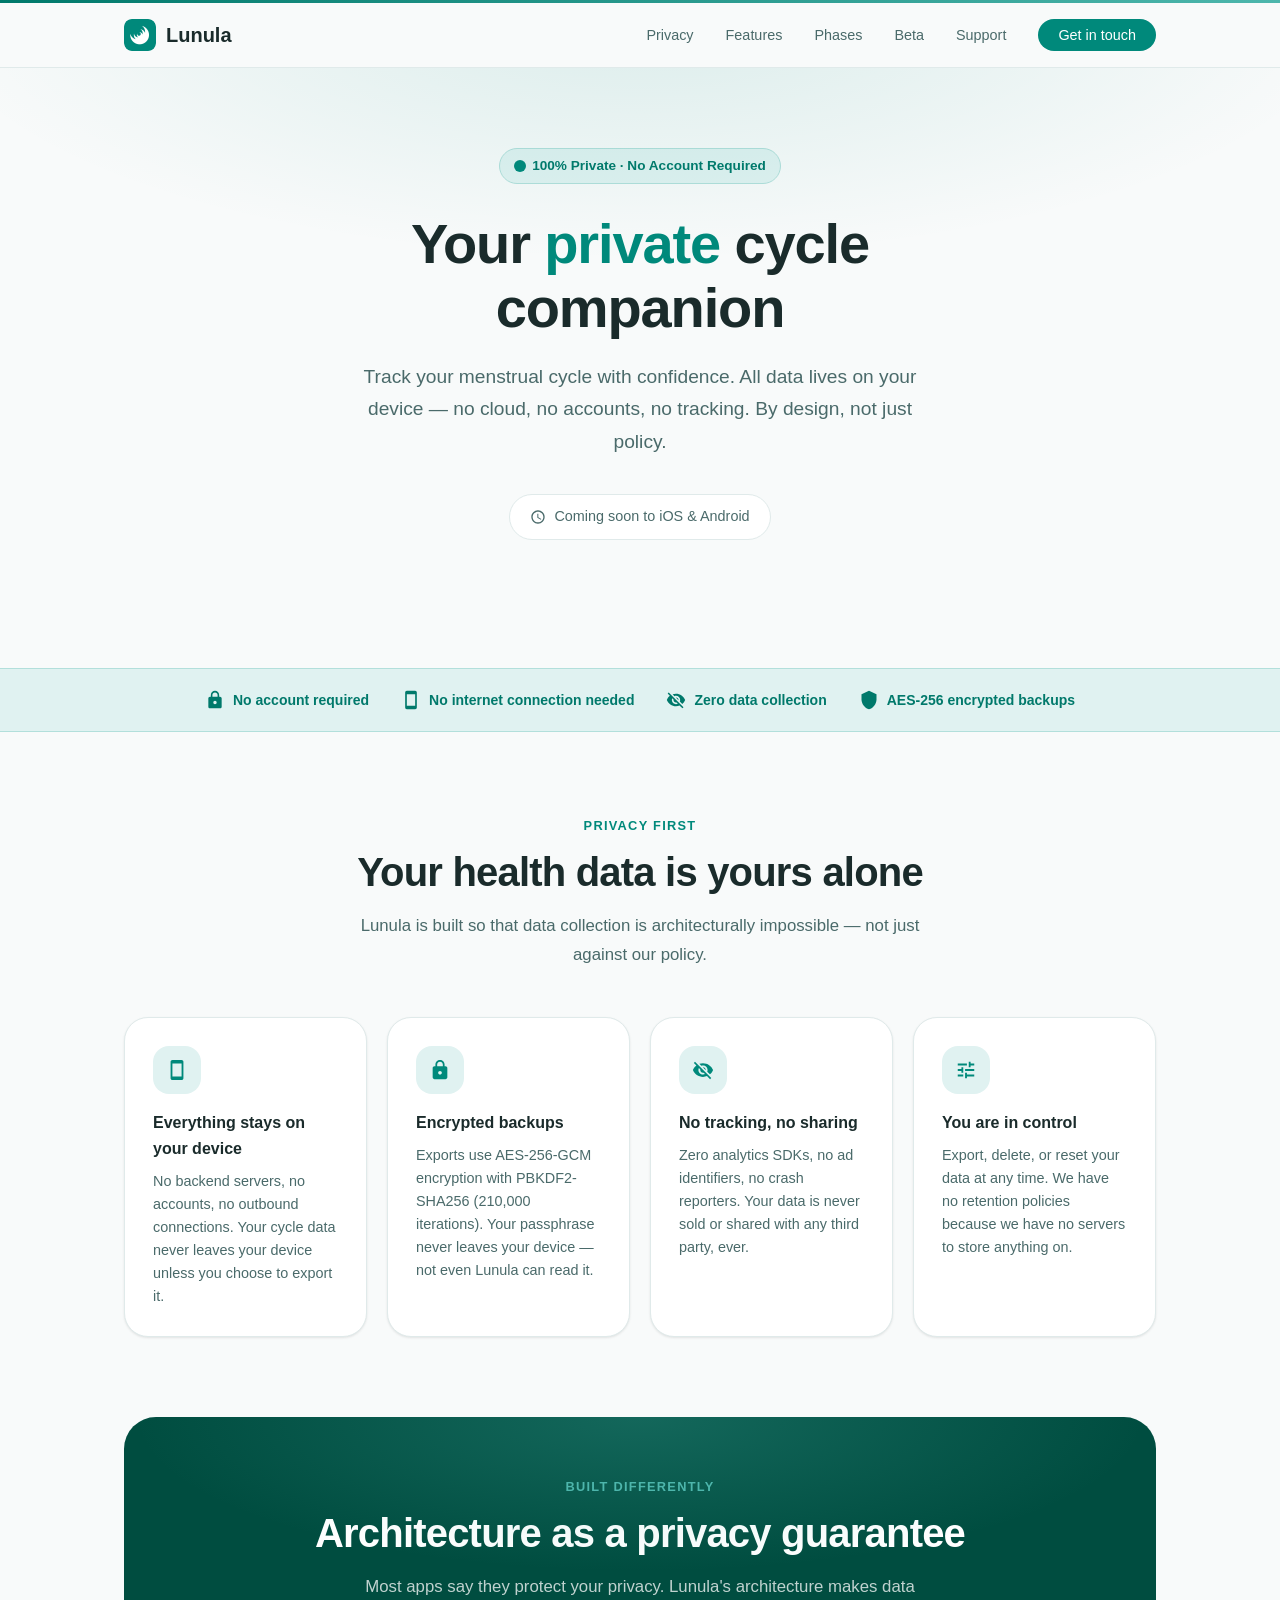
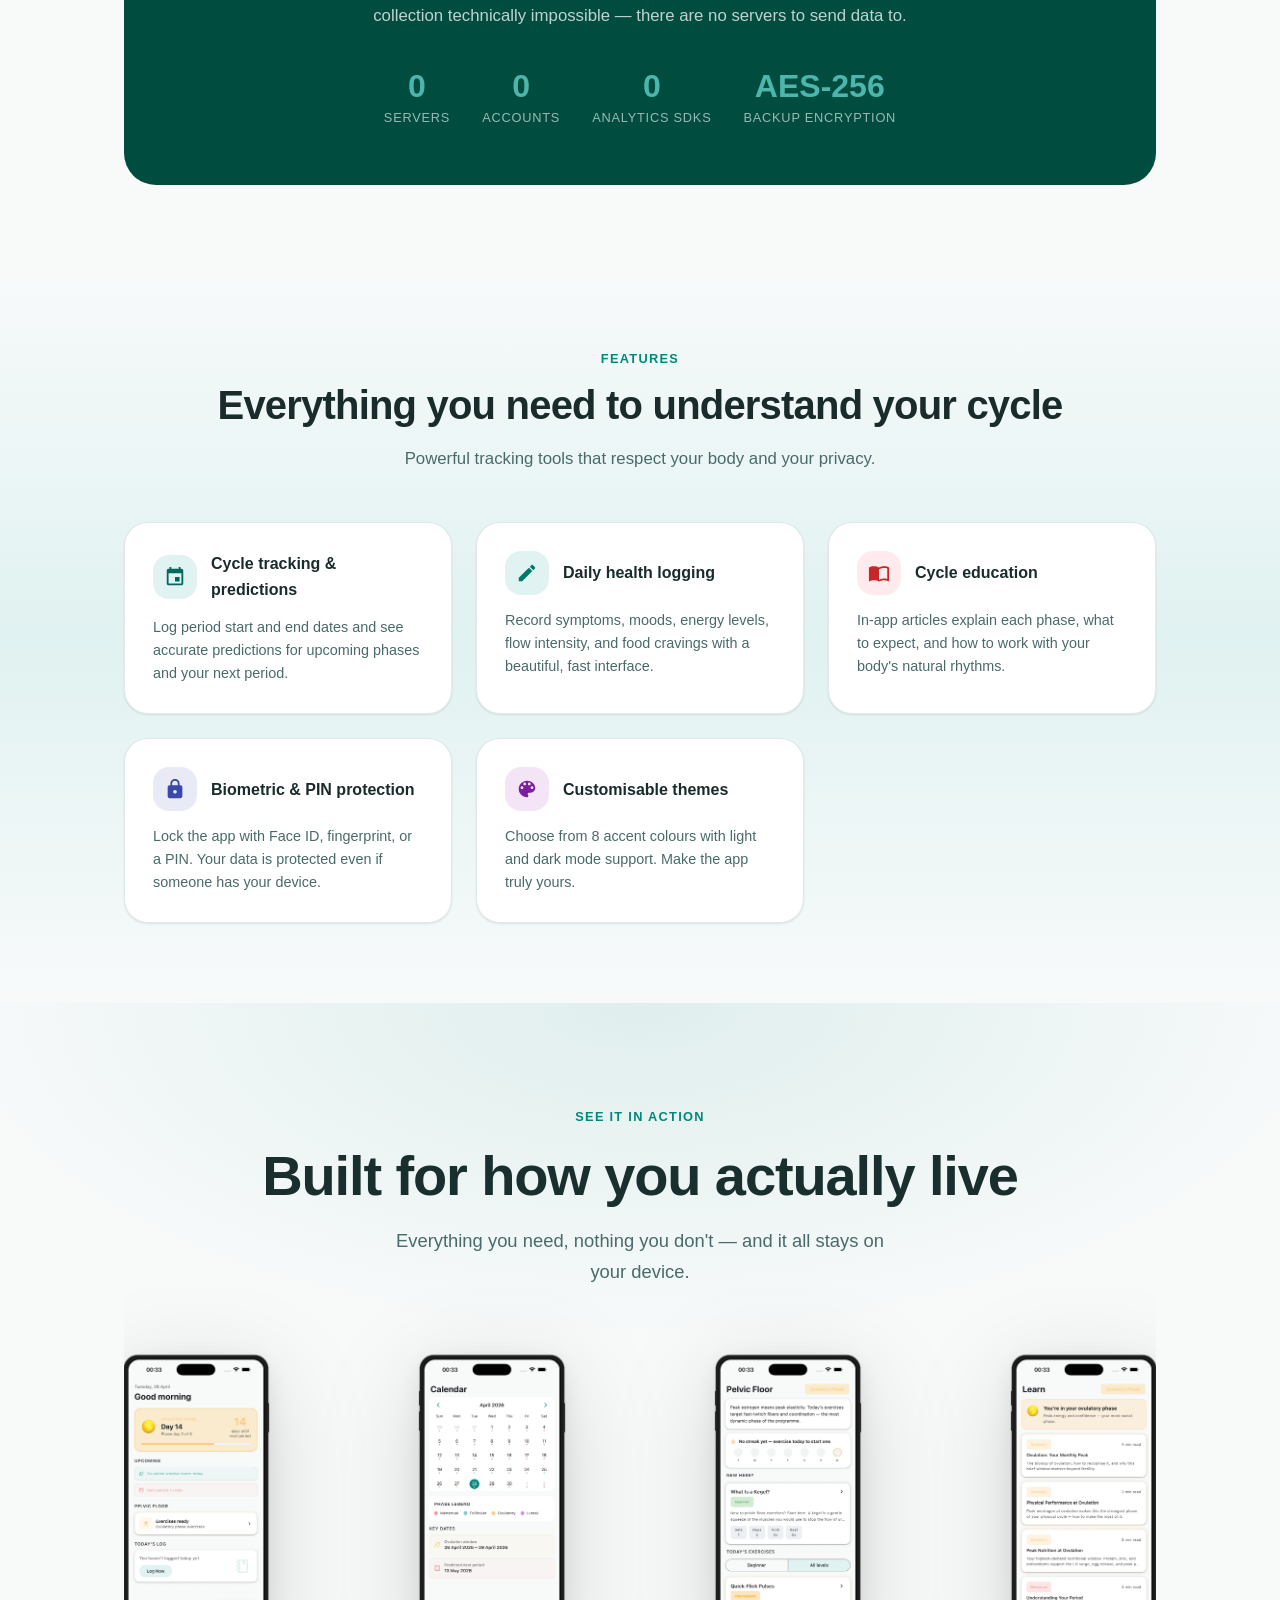
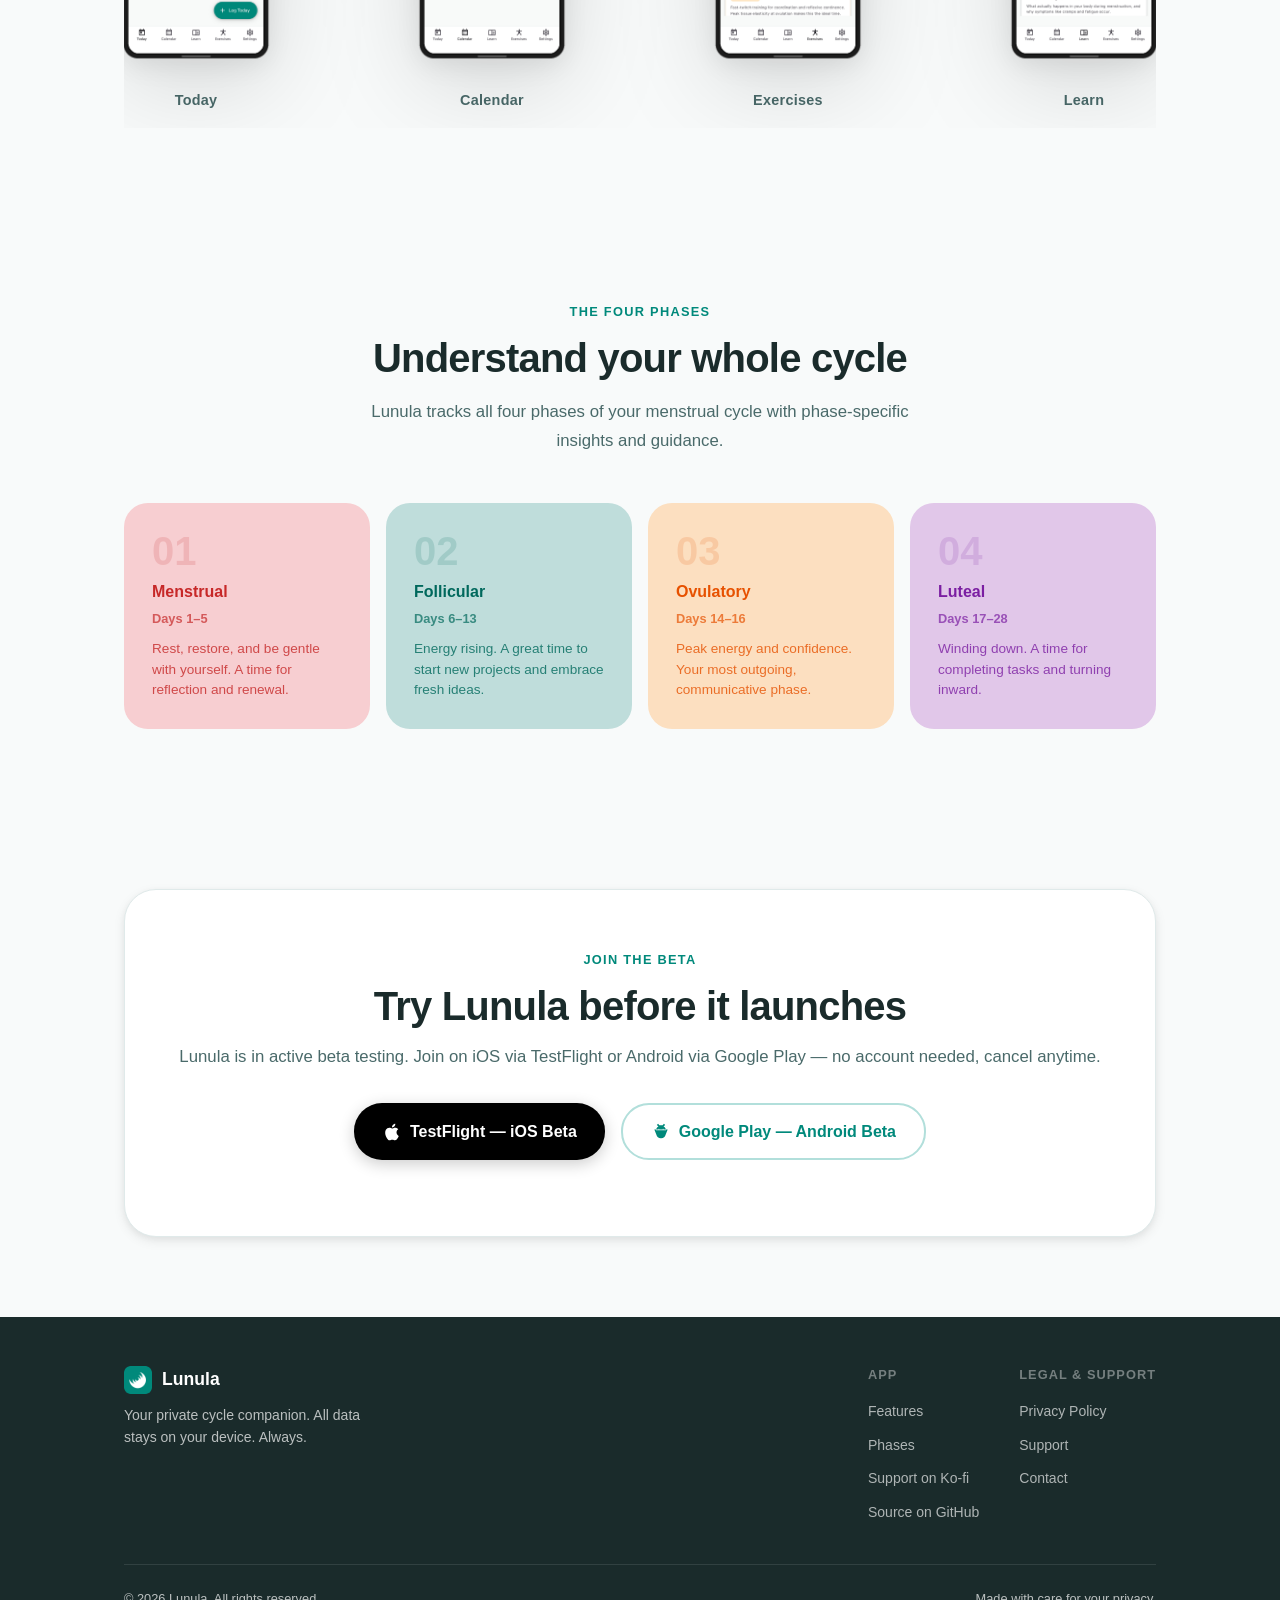
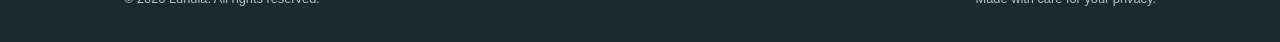
==== commit 7a7cceef: "Elevate screenshot gallery to hero-scale section Larger heading (matches hero h1 sizing), teal radia" ====
--- a/index.html
+++ b/index.html
@@ -203,7 +203,7 @@
 </section>
 
 <!-- ─── Screenshots ─────────────────────────────────────────────────────── -->
-<section class="section screenshots-section">
+<section class="screenshots-section">
   <div class="container">
     <div class="text-center">
       <span class="section-label">See it in action</span>
--- a/css/style.css
+++ b/css/style.css
@@ -530,14 +530,37 @@
 
 /* ─── Screenshots section ───────────────────────────────────────────────── */
 .screenshots-section {
-  background: linear-gradient(180deg, var(--bg) 0%, var(--teal-50) 50%, var(--bg) 100%);
+  padding: 100px 0 90px;
+  position: relative;
+  overflow: hidden;
+}
+
+.screenshots-section::before {
+  content: '';
+  position: absolute;
+  inset: 0;
+  background: radial-gradient(ellipse 80% 60% at 50% 0%, rgba(0,137,123,0.10) 0%, transparent 70%);
+  pointer-events: none;
+}
+
+.screenshots-section .section-label { margin-bottom: 14px; }
+
+.screenshots-section .section-heading {
+  font-size: clamp(2.2rem, 5vw, 3.5rem);
+  font-weight: 800;
+  letter-spacing: -0.02em;
+}
+
+.screenshots-section .section-sub {
+  font-size: 1.15rem;
+  max-width: 520px;
 }
 
 .screenshots-scroll {
   display: flex;
-  gap: 28px;
+  gap: 36px;
   overflow-x: auto;
-  padding: 40px 8px 12px;
+  padding: 56px 24px 16px;
   scroll-snap-type: x mandatory;
   -webkit-overflow-scrolling: touch;
   scrollbar-width: none;
@@ -550,31 +573,32 @@
   display: flex;
   flex-direction: column;
   align-items: center;
-  gap: 16px;
+  gap: 20px;
   scroll-snap-align: start;
   flex-shrink: 0;
 }
 
 .screenshot-phone {
-  width: 200px;
+  width: 260px;
 }
 
 .screenshot-phone img {
   width: 100%;
   display: block;
-  border-radius: 24px;
-  box-shadow: 0 16px 48px rgba(0,0,0,0.14), 0 4px 12px rgba(0,0,0,0.08);
+  filter: drop-shadow(0 24px 48px rgba(0,0,0,0.14)) drop-shadow(0 6px 12px rgba(0,0,0,0.08));
 }
 
 .screenshot-label {
-  font-size: 0.875rem;
+  font-size: 0.9rem;
   font-weight: 600;
   color: var(--text-secondary);
+  letter-spacing: 0.02em;
 }
 
 @media (max-width: 900px) {
-  .screenshots-scroll { justify-content: flex-start; }
-  .screenshot-phone { width: 180px; }
+  .screenshots-section { padding: 72px 0 64px; }
+  .screenshots-scroll { justify-content: flex-start; gap: 24px; padding: 40px 16px 12px; }
+  .screenshot-phone { width: 210px; }
 }
 
 /* ─── CTA section ───────────────────────────────────────────────────────── */
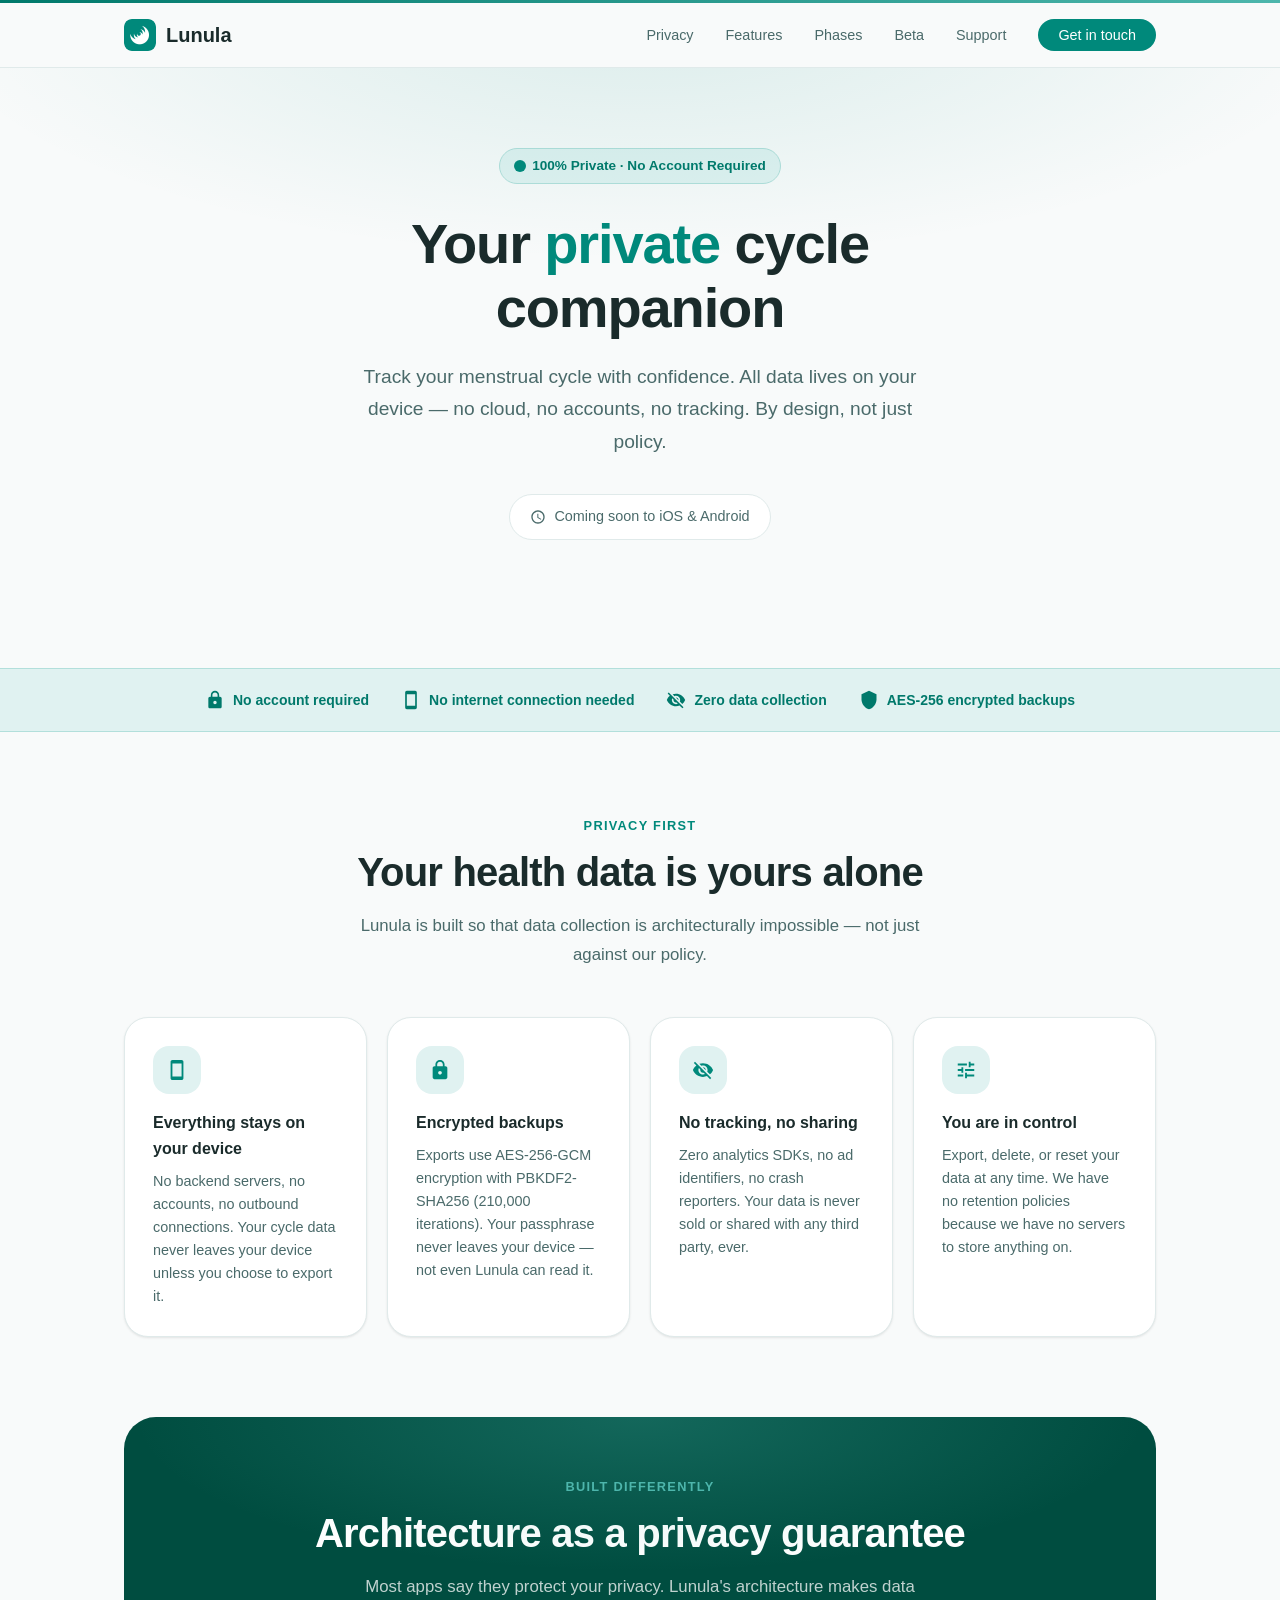
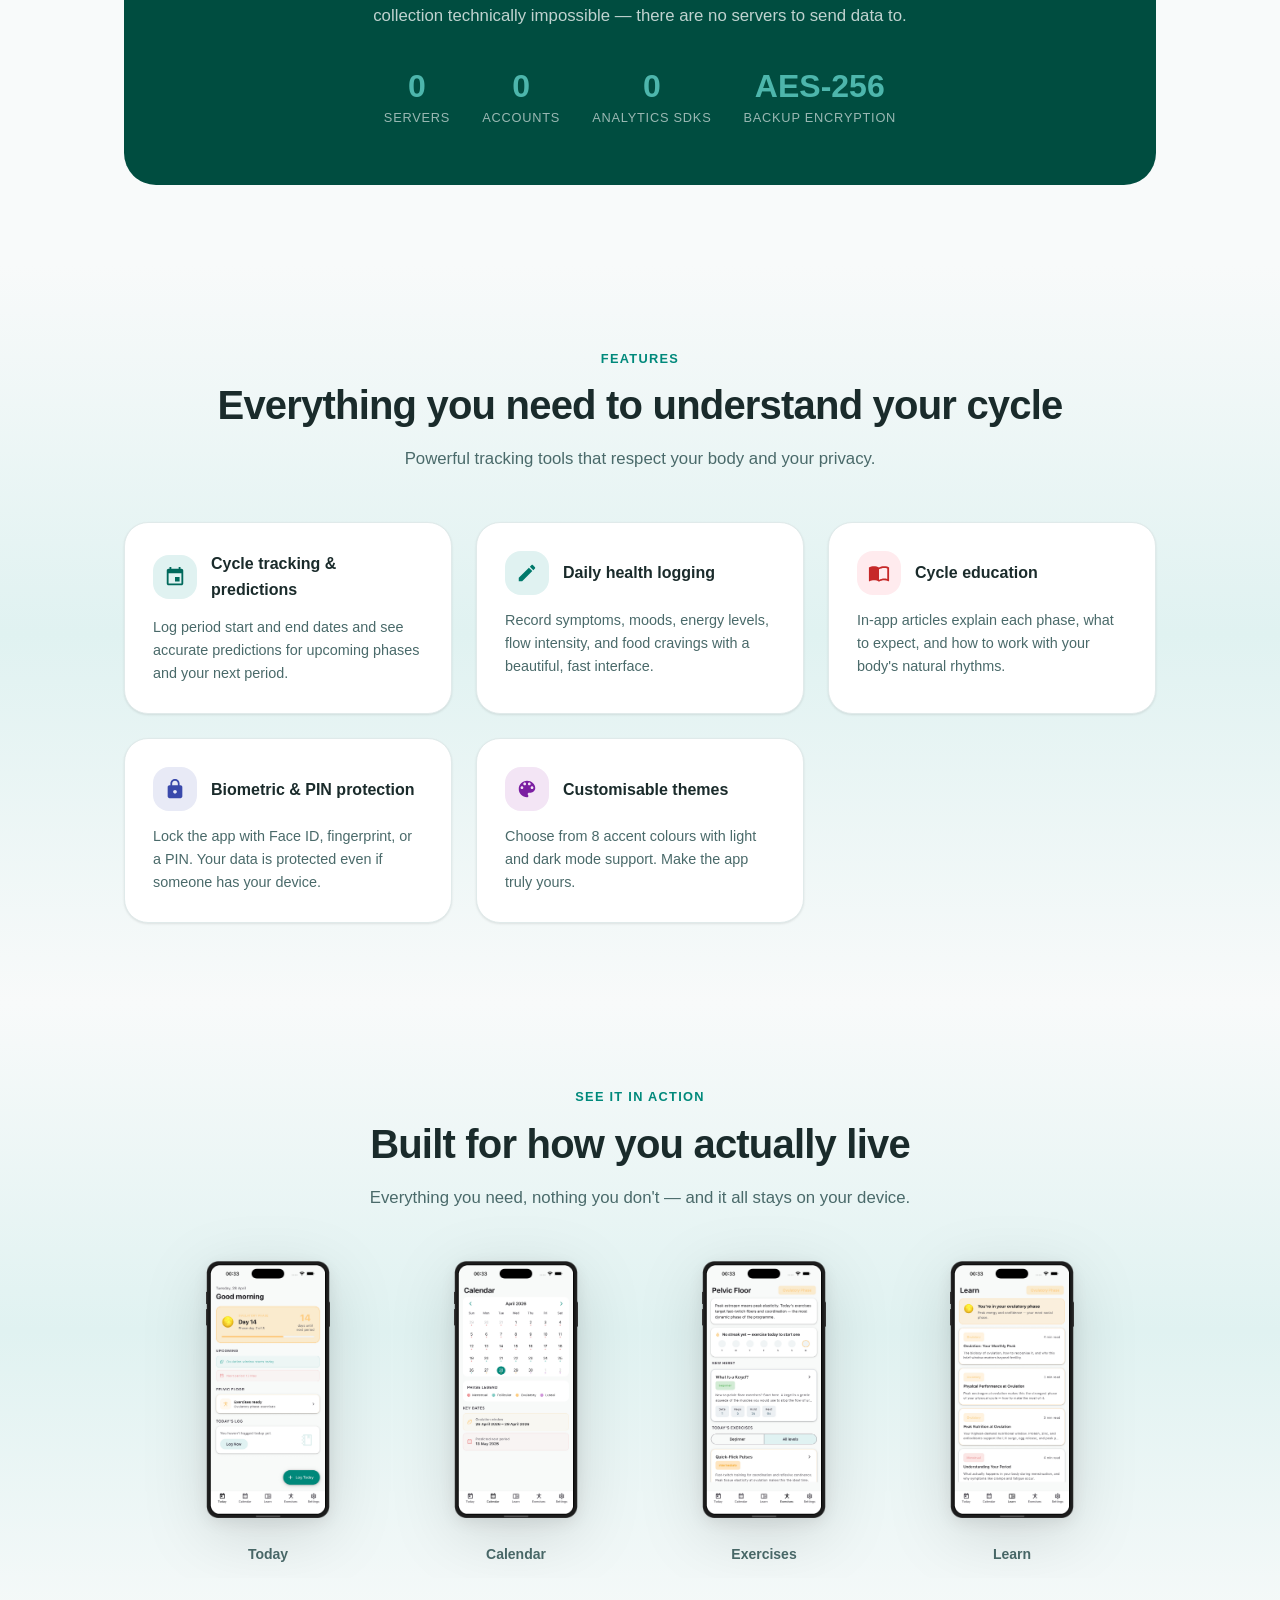
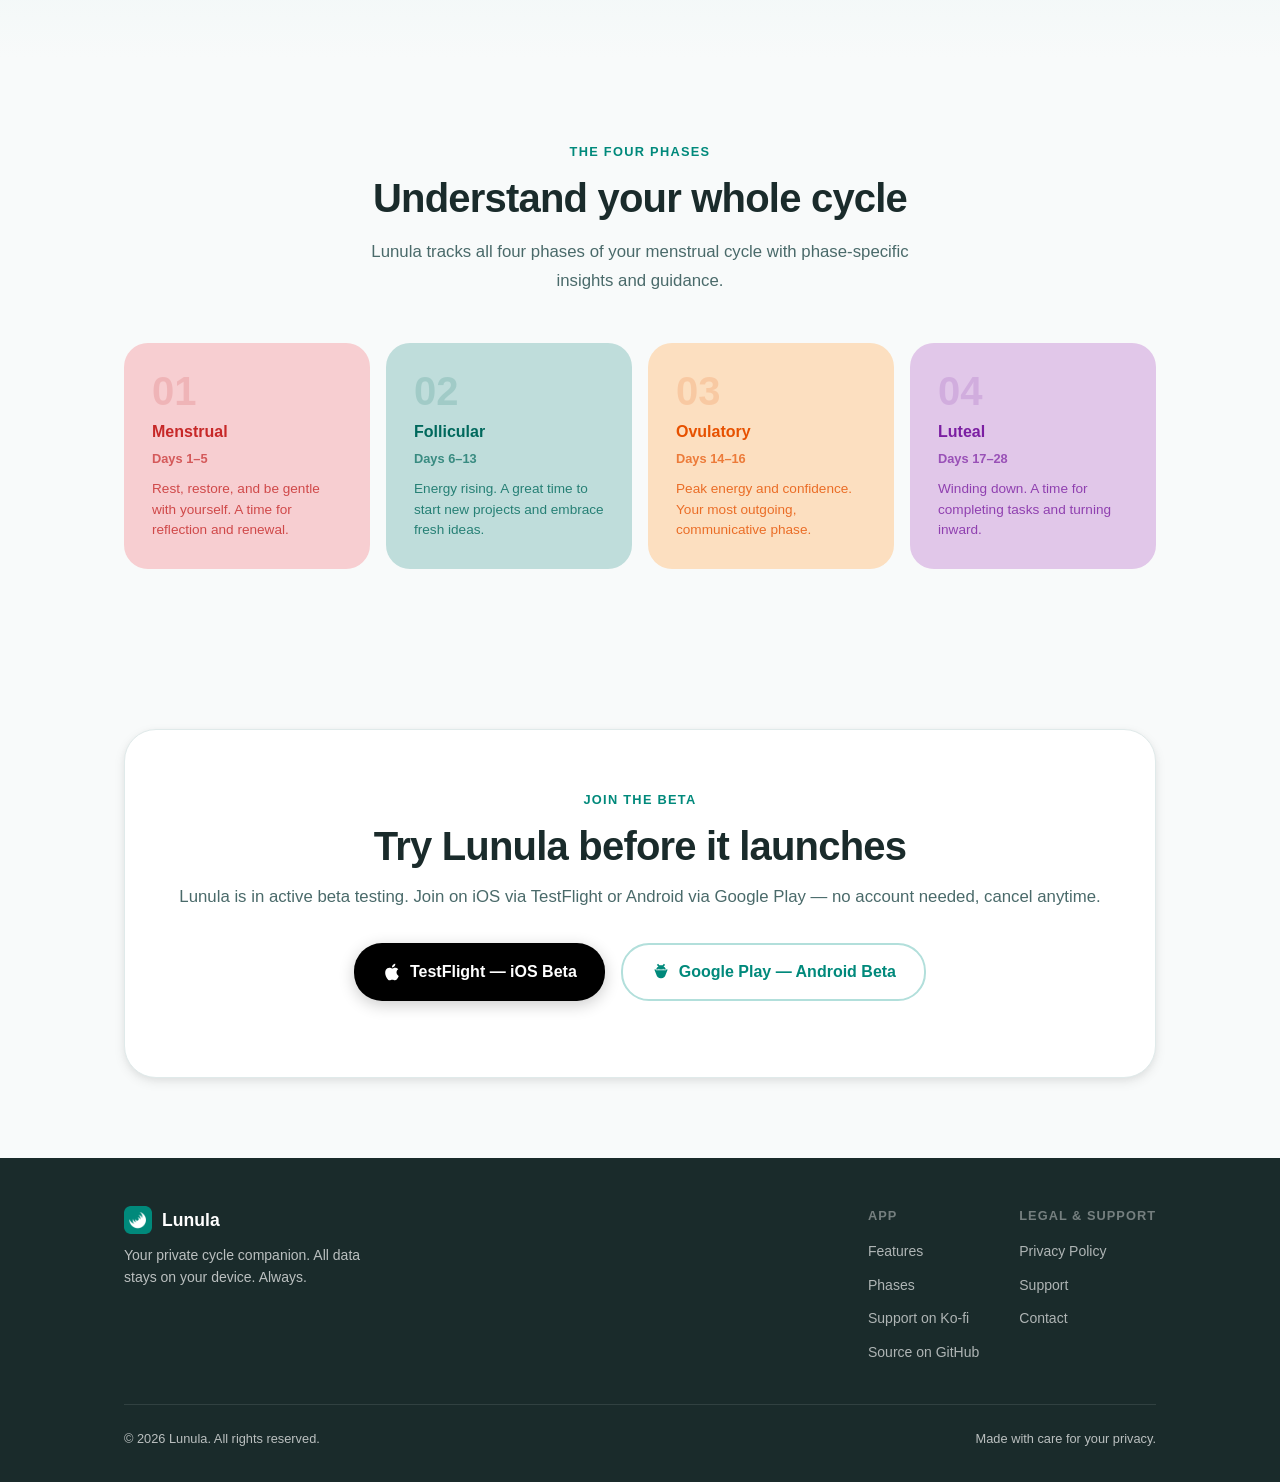
==== commit 58c38051: "Revert "Elevate screenshot gallery to hero-scale section" This reverts commit 7a7cceef3cda3761d21c61" ====
--- a/index.html
+++ b/index.html
@@ -203,7 +203,7 @@
 </section>
 
 <!-- ─── Screenshots ─────────────────────────────────────────────────────── -->
-<section class="screenshots-section">
+<section class="section screenshots-section">
   <div class="container">
     <div class="text-center">
       <span class="section-label">See it in action</span>
--- a/css/style.css
+++ b/css/style.css
@@ -530,37 +530,14 @@
 
 /* ─── Screenshots section ───────────────────────────────────────────────── */
 .screenshots-section {
-  padding: 100px 0 90px;
-  position: relative;
-  overflow: hidden;
-}
-
-.screenshots-section::before {
-  content: '';
-  position: absolute;
-  inset: 0;
-  background: radial-gradient(ellipse 80% 60% at 50% 0%, rgba(0,137,123,0.10) 0%, transparent 70%);
-  pointer-events: none;
-}
-
-.screenshots-section .section-label { margin-bottom: 14px; }
-
-.screenshots-section .section-heading {
-  font-size: clamp(2.2rem, 5vw, 3.5rem);
-  font-weight: 800;
-  letter-spacing: -0.02em;
-}
-
-.screenshots-section .section-sub {
-  font-size: 1.15rem;
-  max-width: 520px;
+  background: linear-gradient(180deg, var(--bg) 0%, var(--teal-50) 50%, var(--bg) 100%);
 }
 
 .screenshots-scroll {
   display: flex;
-  gap: 36px;
+  gap: 28px;
   overflow-x: auto;
-  padding: 56px 24px 16px;
+  padding: 40px 8px 12px;
   scroll-snap-type: x mandatory;
   -webkit-overflow-scrolling: touch;
   scrollbar-width: none;
@@ -573,32 +550,30 @@
   display: flex;
   flex-direction: column;
   align-items: center;
-  gap: 20px;
+  gap: 16px;
   scroll-snap-align: start;
   flex-shrink: 0;
 }
 
 .screenshot-phone {
-  width: 260px;
+  width: 220px;
 }
 
 .screenshot-phone img {
   width: 100%;
   display: block;
-  filter: drop-shadow(0 24px 48px rgba(0,0,0,0.14)) drop-shadow(0 6px 12px rgba(0,0,0,0.08));
+  filter: drop-shadow(0 16px 32px rgba(0,0,0,0.12)) drop-shadow(0 4px 8px rgba(0,0,0,0.08));
 }
 
 .screenshot-label {
-  font-size: 0.9rem;
+  font-size: 0.875rem;
   font-weight: 600;
   color: var(--text-secondary);
-  letter-spacing: 0.02em;
 }
 
 @media (max-width: 900px) {
-  .screenshots-section { padding: 72px 0 64px; }
-  .screenshots-scroll { justify-content: flex-start; gap: 24px; padding: 40px 16px 12px; }
-  .screenshot-phone { width: 210px; }
+  .screenshots-scroll { justify-content: flex-start; }
+  .screenshot-phone { width: 190px; }
 }
 
 /* ─── CTA section ───────────────────────────────────────────────────────── */
